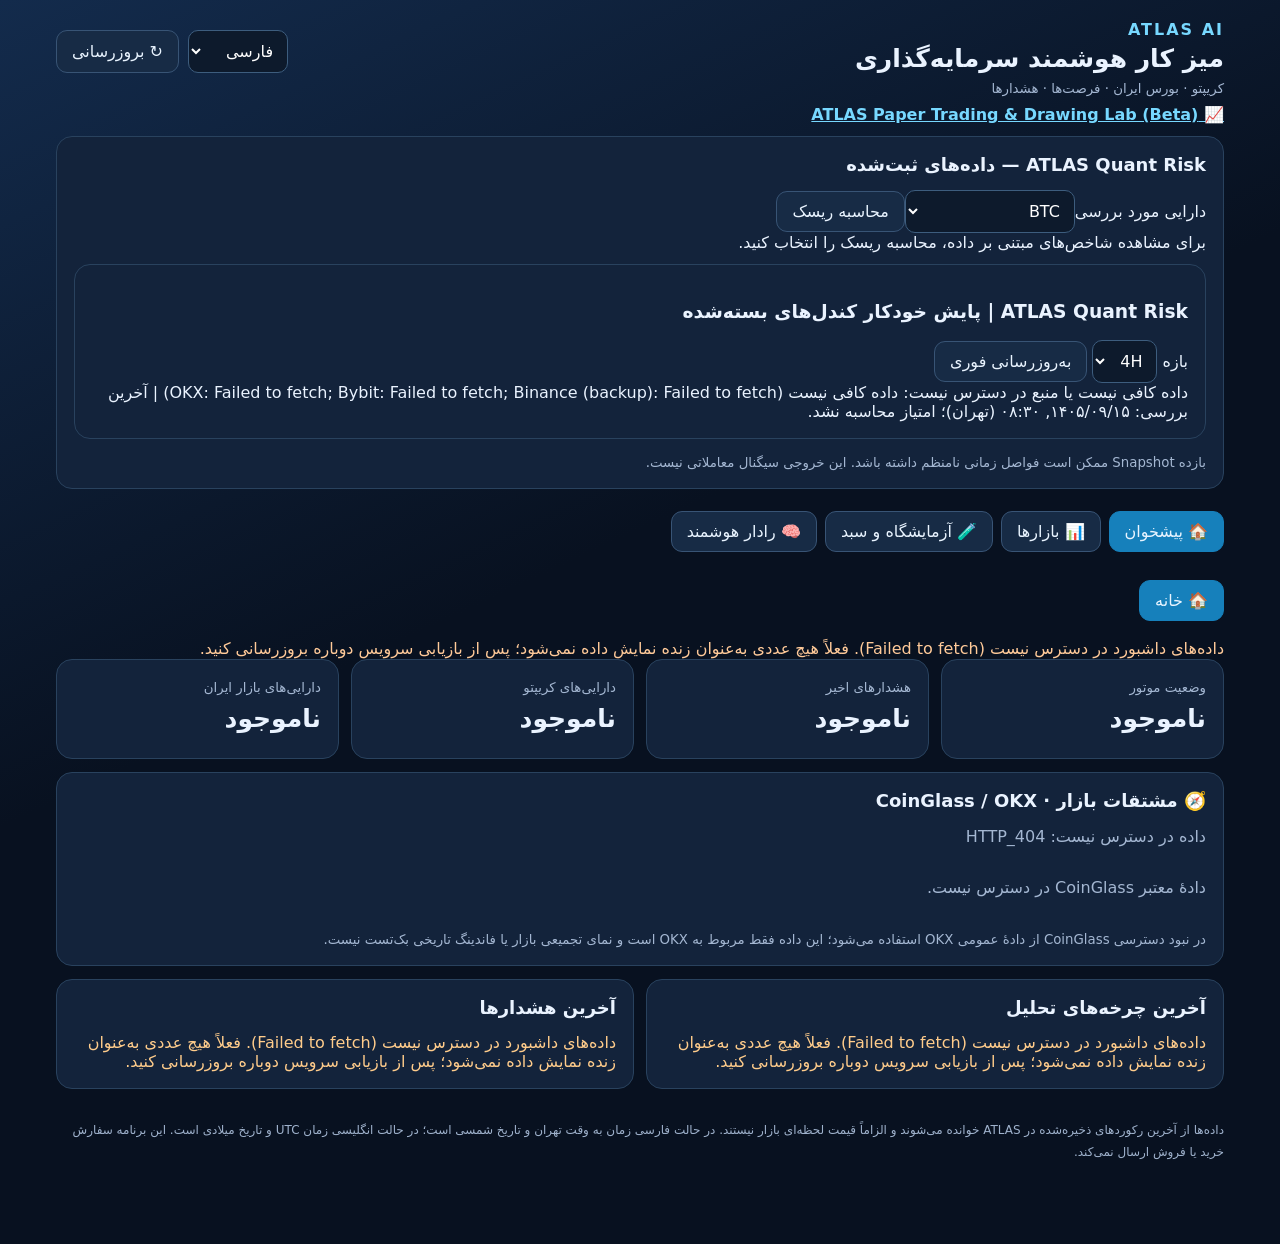
==== docs/index.html @ d7c3d059 "Surface partial data status and refresh dashboard script" ====
<!doctype html><html lang="fa" dir="rtl"><head><meta charset="utf-8"><meta name="viewport" content="width=device-width,initial-scale=1,viewport-fit=cover"><meta name="theme-color" content="#0d1830"><meta name="apple-mobile-web-app-capable" content="yes"><link rel="manifest" href="./manifest.webmanifest"><script src="https://telegram.org/js/telegram-web-app.js"></script><title>ATLAS AI | Market Desk</title><style>
:root{font-family:system-ui,-apple-system,sans-serif;background:#081120;color:#eaf3ff}*{box-sizing:border-box}body{margin:0;background:linear-gradient(155deg,#132b4c,#081120 45%);min-height:100vh}main{max-width:1200px;margin:auto;padding:20px 16px 80px}header{display:flex;justify-content:space-between;align-items:center;gap:12px}h1{font-size:25px;margin:5px 0}h2{font-size:18px;margin:0 0 15px}.muted,small{color:#a4b7d2}nav{display:flex;gap:8px;overflow-x:auto;padding:18px 0}button,select,input{font:inherit}button{border:1px solid #385475;border-radius:11px;background:#172b45;color:#e9f4ff;padding:10px 15px;cursor:pointer;white-space:nowrap}button.active,.primary{background:#1680bb;border-color:#1680bb}button:focus-visible{outline:2px solid #fff}.grid{display:grid;grid-template-columns:repeat(auto-fit,minmax(220px,1fr));gap:12px}.card{background:#13233b;border:1px solid #29425e;border-radius:16px;padding:17px;margin:0 0 13px}.metric{font-size:25px;font-weight:750;margin:8px 0}.row{display:flex;justify-content:space-between;align-items:center;gap:10px;padding:12px 0;border-bottom:1px solid #29415a}.row:last-child{border:0}.tag{background:#1e405b;border-radius:7px;padding:5px 8px;font-size:12px}.up{color:#65d7ab}.down{color:#ff969d}.warn{color:#ffcc8b}select,input{background:#0d1a2c;border:1px solid #3d5d7e;border-radius:10px;color:#fff;padding:10px;max-width:100%}.controls{display:flex;gap:9px;flex-wrap:wrap;margin-bottom:15px}section[hidden]{display:none}#notice{color:#ffca99;min-height:20px}.empty{color:#a4b7d2;padding:16px 0}footer{color:#9fb2cc;font-size:12px;line-height:1.8;margin-top:18px}@media(max-width:480px){h1{font-size:20px}main{padding:15px 12px 75px}}

/* Dark shell around the third-party TradingView Top Stories component. Its internal shadow DOM may control its own colors. */
#tvNewsFeed{background:#13233b;color:#eaf3ff;border-radius:14px;overflow:hidden;color-scheme:dark}
#tvNewsFeed tv-news-feed{background:#13233b;color:#eaf3ff;color-scheme:dark}

/* Mobile-safe cards and a dark, responsive chart surface. */
html,body{width:100%;max-width:100%;overflow-x:hidden}main,main>*,section,.card,.grid,.controls{min-width:0}main{width:100%}.card{overflow:hidden}.row>span{min-width:0;overflow-wrap:anywhere}#labStatus{overflow-wrap:anywhere;line-height:1.7}#labChart{display:block;width:100%;max-width:100%;height:420px;min-width:0;overflow:hidden;border-radius:12px;background:#13233b}#labChart canvas{max-width:100%}
@media(max-width:600px){main{padding:12px 10px calc(84px + env(safe-area-inset-bottom,0px))}header{min-width:0;flex-wrap:wrap}header>div{min-width:0}.card{padding:14px}.grid{grid-template-columns:minmax(0,1fr)}.controls{align-items:stretch}.controls>label{flex:1 1 140px;min-width:0}.controls select,.controls input{max-width:100%;min-width:0}#labChart{height:340px}.metric{font-size:20px}.row{align-items:flex-start;flex-wrap:wrap}.row .tag{max-width:100%;overflow-wrap:anywhere}}
</style><link rel="stylesheet" href="./atlas-upgrade.css?v=cdeaaa8"></head><body><main><header><div><strong style="color:#77d8ff;letter-spacing:2px">ATLAS AI</strong><h1>میز کار هوشمند سرمایه‌گذاری</h1><small>کریپتو · بورس ایران · فرصت‌ها · هشدارها</small></div><div class="controls"><select id="language" aria-label="Language"><option value="fa">فارسی</option><option value="en">English</option></select><button id="refresh">↻ بروزرسانی</button></div></header><div style="margin:8px 0"><a href="./trading-lab.html" style="color:#77d8ff;font-weight:700">📈 ATLAS Paper Trading & Drawing Lab (Beta)</a></div><div class="card" style="margin:12px 0"><h2>ATLAS Quant Risk — داده‌های ثبت‌شده</h2><label for="quantRiskSymbol">دارایی مورد بررسی</label><select id="quantRiskSymbol"><option value="BTC">BTC</option><option value="ETH">ETH</option><option value="BNB">BNB</option><option value="XRP">XRP</option><option value="SOL">SOL</option><option value="TRX">TRX</option><option value="DOGE">DOGE</option><option value="ADA">ADA</option><option value="LINK">LINK</option><option value="XLM">XLM</option><option value="SUI">SUI</option><option value="AVAX">AVAX</option><option value="LTC">LTC</option><option value="SHIB">SHIB</option><option value="HBAR">HBAR</option><option value="DOT">DOT</option><option value="BCH">BCH</option><option value="XMR">XMR</option><option value="NEAR">NEAR</option><option value="ONDO">ONDO</option><option value="TAO">TAO</option><option value="ZEC">ZEC</option><option value="TON">TON</option><option value="UNI">UNI</option><option value="AAVE">AAVE</option><option value="ETC">ETC</option><option value="APT">APT</option><option value="ARB">ARB</option><option value="OP">OP</option><option value="FIL">FIL</option><option value="ATOM">ATOM</option><option value="ICP">ICP</option><option value="INJ">INJ</option><option value="POL">POL</option><option value="PEPE">PEPE</option><option value="FET">FET</option><option value="RENDER">RENDER</option><option value="STX">STX</option><option value="TIA">TIA</option><option value="SEI">SEI</option><option value="ALGO">ALGO</option><option value="VET">VET</option><option value="MKR">MKR</option><option value="IMX">IMX</option><option value="GRT">GRT</option><option value="RUNE">RUNE</option><option value="JUP">JUP</option><option value="KAS">KAS</option><option value="CRO">CRO</option><option value="QNT">QNT</option><option value="XDC">XDC</option><option value="XAUUSD">XAUUSD</option><option value="XAGUSD">XAGUSD</option><option value="COPPER">COPPER</option><option value="GOLD18">GOLD18</option><option value="SILVER999_FAIR">SILVER999_FAIR</option><option value="COIN_EMAMI">COIN_EMAMI</option><option value="USD">USD</option><option value="USDT">USDT</option></select><button type="button" id="quantRiskRun">محاسبه ریسک</button><div id="quantRiskOutput" role="status" style="white-space:normal;overflow-wrap:anywhere">برای مشاهده شاخص‌های مبتنی بر داده، محاسبه ریسک را انتخاب کنید.</div><small>بازده Snapshot ممکن است فواصل زمانی نامنظم داشته باشد. این خروجی سیگنال معاملاتی نیست.</small></div><nav id="nav" aria-label="بخش‌های برنامه"></nav><div id="notice" role="alert"></div>
<section id="home"><div class="grid" id="metrics"></div><article class="card" id="atlas-coinglass-panel"><h2>🧭 مشتقات بازار · CoinGlass / OKX</h2><p id="atlas-coinglass-status" class="muted" role="status">در انتظار داده معتبر…</p><div id="atlas-coinglass-rows"></div><small class="muted">در نبود دسترسی CoinGlass از دادهٔ عمومی OKX استفاده می‌شود؛ این داده فقط مربوط به OKX است و نمای تجمیعی بازار یا فاندینگ تاریخی بک‌تست نیست.</small></article><div class="grid"><article class="card"><h2>آخرین چرخه‌های تحلیل</h2><div id="cycles"></div></article><article class="card"><h2>آخرین هشدارها</h2><div id="latest"></div></article></div></section>
<section id="operations" hidden><article class="card"><h2>🩺 وضعیت سرویس و اجرای ATLAS</h2><p class="muted">اطلاعات مستقیم از Supabase؛ این نما فقط خواندنی است.</p><button id="opsRefresh" type="button">بروزرسانی وضعیت</button><div class="grid"><div class="card"><h3>وضعیت سرویس</h3><div id="opsService">در حال بررسی…</div></div><div class="card"><h3>تعداد هشدارهای اخیر</h3><div id="opsCount">—</div></div></div><div class="grid"><div class="card"><h3>آخرین چرخه‌ها</h3><div id="opsRuns"></div></div><div class="card"><h3>آخرین هشدارهای ارسال‌شده</h3><div id="opsAlerts"></div></div></div><div id="opsError" role="alert"></div></article></section>
<section id="laboratory" hidden><article class="card"><h2>🧪 آزمایشگاه نمودار و معاملات کاغذی</h2><p class="muted">معاملات صرفاً شبیه‌سازی هستند؛ هیچ سفارش واقعی ارسال نمی‌شود. نمودارهای بسته‌شده از OKX، Bybit یا Binance و مرجع قیمت CoinGecko.</p><div class="controls"><label>نماد <select id="labSymbol" aria-label="انتخاب ارز آزمایشگاه"><option value="BTCUSDT">BTC / USDT</option><option value="ETHUSDT">ETH / USDT</option><option value="BNBUSDT">BNB / USDT</option><option value="XRPUSDT">XRP / USDT</option><option value="SOLUSDT">SOL / USDT</option><option value="TRXUSDT">TRX / USDT</option><option value="DOGEUSDT">DOGE / USDT</option><option value="ADAUSDT">ADA / USDT</option><option value="LINKUSDT">LINK / USDT</option><option value="XLMUSDT">XLM / USDT</option><option value="SUIUSDT">SUI / USDT</option><option value="AVAXUSDT">AVAX / USDT</option><option value="LTCUSDT">LTC / USDT</option><option value="SHIBUSDT">SHIB / USDT</option><option value="HBARUSDT">HBAR / USDT</option><option value="DOTUSDT">DOT / USDT</option><option value="BCHUSDT">BCH / USDT</option><option value="XMRUSDT">XMR / USDT</option><option value="NEARUSDT">NEAR / USDT</option><option value="ONDOUSDT">ONDO / USDT</option><option value="TAOUSDT">TAO / USDT</option><option value="ZECUSDT">ZEC / USDT</option><option value="TONUSDT">TON / USDT</option><option value="UNIUSDT">UNI / USDT</option><option value="AAVEUSDT">AAVE / USDT</option><option value="ETCUSDT">ETC / USDT</option><option value="APTUSDT">APT / USDT</option><option value="ARBUSDT">ARB / USDT</option><option value="OPUSDT">OP / USDT</option><option value="FILUSDT">FIL / USDT</option><option value="ATOMUSDT">ATOM / USDT</option><option value="ICPUSDT">ICP / USDT</option><option value="INJUSDT">INJ / USDT</option><option value="POLUSDT">POL / USDT</option><option value="PEPEUSDT">PEPE / USDT</option><option value="WIFUSDT">WIF / USDT</option><option value="FETUSDT">FET / USDT</option><option value="RENDERUSDT">RENDER / USDT</option><option value="STXUSDT">STX / USDT</option><option value="TIAUSDT">TIA / USDT</option><option value="SEIUSDT">SEI / USDT</option><option value="ALGOUSDT">ALGO / USDT</option><option value="VETUSDT">VET / USDT</option><option value="MKRUSDT">MKR / USDT</option><option value="IMXUSDT">IMX / USDT</option><option value="GRTUSDT">GRT / USDT</option><option value="RUNEUSDT">RUNE / USDT</option><option value="JUPUSDT">JUP / USDT</option><option value="KASUSDT">KAS / USDT</option><option value="CROUSDT">CRO / USDT</option><option value="LEOUSDT">LEO / USDT</option><option value="OKBUSDT">OKB / USDT</option><option value="XDCUSDT">XDC / USDT</option><option value="QNTUSDT">QNT / USDT</option><option value="FLRUSDT">FLR / USDT</option><option value="SANDUSDT">SAND / USDT</option><option value="MANAUSDT">MANA / USDT</option><option value="THETAUSDT">THETA / USDT</option><option value="GALAUSDT">GALA / USDT</option><option value="EOSUSDT">EOS / USDT</option></select><button id="labUpdateCoins" type="button">به‌روزرسانی ۱۰۰ ارز برتر</button></label><label>دوره <select id="labInterval"><option value="1h">1h</option><option value="4h">4h</option><option value="1d">1d</option></select></label><button id="labLoad" type="button">دریافت نمودار</button></div><div id="labStatus" role="status">در انتظار دریافت داده</div><div id="labChart" style="width:100%;height:420px"></div><div class="controls"><label>جهت <select id="labSide"><option value="BUY">خرید</option><option value="SELL">فروش</option></select></label><label>مقدار <input id="labQty" type="number" min="0.000001" step="any" value="0.01"></label><button id="labPaper" type="button">ثبت معامله آزمایشی</button></div><div id="labJournal"></div></article></section>
<section id="portfolio" hidden><article class="card"><h2>💼 سبد اختصاصی و سود و زیان</h2><div id="loginState">برای نمایش دارایی‌های شخصی، این صفحه را از دکمه «اپلیکیشن ATLAS» داخل بات تلگرام باز کنید.</div><div id="holdings"></div></article><article class="card"><h2>ثبت مبنای خرید</h2><div class="controls"><input id="basisCoin" placeholder="BTC" maxlength="20"><input id="basisPrice" type="number" min="0" step="any" placeholder="قیمت خرید USD"><input id="basisDate" type="date"><button id="saveBasis">ذخیره</button></div></article><article class="card"><h2>ثبت تراکنش در دفتر مستقل</h2><div class="controls"><select id="tradeSide"><option value="BUY">خرید</option><option value="SELL">فروش</option></select><input id="tradeCoin" placeholder="BTC" maxlength="20"><input id="tradeQty" type="number" min="0" step="any" placeholder="مقدار"><input id="tradePrice" type="number" min="0" step="any" placeholder="قیمت واحد USD"><button id="saveTrade">ثبت تراکنش</button></div><small>ثبت معامله به‌صورت اتمیک موجودی را بروزرسانی می‌کند. مبنای دارایی تاریخی محفوظ می‌ماند.</small><div id="trades"></div></article></section>
<section id="crypto" hidden><article class="card"><h2>📈 تحلیل رمزارزها</h2><div class="controls"><select id="coin"></select><select id="tf"><option value="1h">۱ ساعت</option><option value="4h">۴ ساعت</option><option value="12h">۱۲ ساعت</option><option value="24h">۲۴ ساعت</option><option value="1w">یک هفته</option><option value="1mo">یک ماه</option></select><button class="primary" id="analyze">تحلیل</button></div><div id="analysis"></div></article><article class="card"><h2>آخرین قیمت‌های ذخیره‌شده</h2><div id="cryptolist"></div></article></section>
<section id="iran" hidden><article class="card"><h2>🇮🇷 بورس و صندوق‌های ایران</h2><div class="controls"><select id="iranSymbol"></select><button class="primary" id="iranAnalyze">بررسی نماد</button></div><div id="iranAnalysis"></div></article><article class="card"><h2>تابلوی ایران</h2><div id="iranlist"></div></article></section>
<section id="metals" hidden><article class="card"><h2>🥇 طلا، نقره و مس</h2><p class="muted">آخرین قیمت ذخیره‌شده، با زمان ثبت و واحد منبع. قیمت محاسباتی نقره ۹۹۹ نرخ قطعی فروش نیست.</p><div id="metallist"></div></article><article class="card"><h2>تحلیل چندبازه‌ای فلزات</h2><div class="controls"><select id="metalSymbol"></select><select id="metalTf"><option value="1h">۱ ساعت</option><option value="4h">۴ ساعت</option><option value="12h">۱۲ ساعت</option><option value="24h">۲۴ ساعت</option><option value="1w">هفته</option><option value="1mo">ماه</option></select><button id="metalAnalyze">تحلیل</button></div><div id="metalAnalysis"></div></article></section><section id="radar" hidden><article class="card"><h2>🧠 رادار چندبازاری ریسک — حالت آزمایشی</h2><p class="muted">امتیاز ریسک یک شاخص ابتکاری ۰ تا ۱۰۰ است، نه احتمال موفقیت یا دستور معامله.</p><div class="controls"><select id="radarFilter"><option value="all">همه سطوح</option><option value="high">ریسک بالا</option><option value="moderate">ریسک متوسط</option><option value="low">ریسک پایین</option></select><button id="radarRefresh">بروزرسانی رادار</button></div><div id="radarRows"></div></article><article class="card"><h2>📊 ارزیابی واقعی سیگنال‌های گذشته</h2><div id="auditStats"></div><div id="auditRows"></div><p class="muted">نتایج تاریخی تضمین‌کننده بازده آینده نیستند. داده‌های ناکافی جداگانه مشخص می‌شوند.</p></article></section><section id="futures" hidden><article class="card"><h2>📊 بروکر آزمایشی و فیوچرز — Paper Trading</h2><p class="muted">بدون اتصال به صرافی و بدون اجرای معامله واقعی. سطوح تاریخی هستند؛ قبل از تصمیم باید تازگی قیمت بررسی شود.</p><div id="futuresSignals"></div></article><article class="card"><h2>محاسبه معامله و حد سود/ضرر</h2><div class="controls"><select id="fSymbol"></select><select id="fSide"><option>LONG</option><option>SHORT</option></select><input id="fEntry" type="number" step="any" placeholder="Entry"><input id="fSl" type="number" step="any" placeholder="Stop Loss"><input id="fTp1" type="number" step="any" placeholder="Take Profit 1"><input id="fTp2" type="number" step="any" placeholder="Take Profit 2"><input id="fEquity" type="number" value="1000" min="1" placeholder="Equity USDT"><input id="fRisk" type="number" value="1" min="0.1" max="2" step="0.1" placeholder="Risk %"><select id="fLeverage"><option value="1">1x</option><option value="2">2x</option><option value="3">3x</option></select><button id="fCalc">محاسبه</button><button id="fPaper">ثبت معامله آزمایشی</button></div><div id="fResult"></div></article><article class="card"><h2>معاملات آزمایشی من</h2><div id="paperOrders"></div></article></section><section id="us" hidden><article class="card"><h2>🇺🇸 بازار آمریکا</h2><p class="muted">شاخص‌های S&P 500، Nasdaq، Dow Jones، VIX، ETFها و سهام منتخب. نمودارها از TradingView دریافت می‌شوند؛ قیمت‌ها توسط ATLAS تأیید نمی‌شوند.</p><div class="controls"><select id="usGroup"><option value="indices">Indices</option><option value="mega_cap">US Stocks</option><option value="etfs">ETFs & Sectors</option><option value="futures">US Futures</option></select><select id="usSymbol"></select><button id="usChartBtn">نمایش چارت</button></div><div id="usChart" style="min-height:460px"></div><div class="controls"><button id="usNewsBtn">US market news</button><button id="usChartBtn2">US stock chart</button></div><div id="usNewsFeed"></div></article></section>
<section id="news" hidden><article class="card"><h2>📰 اخبار مرتبط با بازار کریپتو</h2><p class="muted">تیترهای منبع‌دار، مرتبط با ارز انتخابی. تأثیر واقعی خبر بر قیمت تأیید نشده است.</p><div class="controls"><select id="newsSymbol"><option value="">کل بازار / All crypto</option></select><button id="newsLoad">بروزرسانی اخبار</button></div><div id="newsRows"></div><div id="tvNewsFeed"></div></article></section>
<section id="charts" hidden><article class="card"><h2>📉 نمودارهای بازار بر اساس نماد</h2><div class="controls"><select id="chartSymbol"></select><select id="chartTf"><option value="60">1H</option><option value="240">4H</option><option value="D">1D</option><option value="W">1W</option></select><button id="chartShow">نمایش TradingView</button></div><div id="tvChart" style="min-height:460px"></div><div class="controls" id="externalCharts"></div><p class="muted">TradingView در همین صفحه باز می‌شود. Crypto Bubbles در وب‌سایت اصلی باز می‌شود. TradingSignals بدون نشانی رسمی تأییدشده، به جستجوی مرتبط هدایت می‌شود؛ از اتصال غیرمعتبر استفاده نشده است.</p></article></section><section id="alerts" hidden><article class="card"><h2>🔔 هشدارهای صعود و ریزش</h2><p class="muted">هشدارهای ثبت‌شده در موتور ATLAS؛ وضعیت SENT به‌تنهایی تحویل به کاربر را اثبات نمی‌کند.</p><div id="allalerts"></div><article class="card"><h2>تنظیم هشدار شخصی</h2><div class="controls"><input id="alertCoin" placeholder="BTC"><input id="risePct" type="number" step="any" min="0" max="100" placeholder="رشد ٪"><input id="fallPct" type="number" step="any" min="0" max="100" placeholder="ریزش ٪"><button id="saveAlert">ذخیره هشدار</button></div><small>ذخیره تنظیم فعال است؛ موتور ارسال خودکار بر اساس تغییر قیمت یک‌ساعته تنظیم شده است؛ زمان‌بندی GitHub Actions ممکن است تأخیر داشته باشد.</small></article><p>برای تنظیم آستانه شخصی در تلگرام: <code>/watch BTC fall 5</code> یا <code>/watch BTC rise 5</code></p><small>هشدارهای شخصی با بررسی دوره‌ای و محدودیت تکرار ارسال می‌شوند؛ تحویل نهایی به تلگرام وابسته است.</small></article></section>
<section id="reports" hidden><article class="card"><h2>🗓 گزارش‌های زمان‌بندی‌شده</h2><div id="allcycles"></div><h2>جزئیات آخرین گزارش</h2><div class="controls"><select id="reportCycle"><option value="HOURLY">HOURLY</option><option value="DEEP4H">DEEP4H</option><option value="DAILY16">DAILY16</option><option value="NIGHTLY23">NIGHTLY23</option></select><button id="reportLoad">نمایش گزارش</button></div><div id="reportDetails"></div><h2>آخرین تحلیل DEEP4H</h2><div id="deepreports"></div><p class="muted">زمان آخرین اجرای ثبت‌شده نمایش داده می‌شود. برای مشاهده جزئیات موجود، چرخه را از فهرست بالا انتخاب کنید.</p></article></section>
<section id="opportunities" hidden><article class="card"><h2>🎯 فرصت‌های ورود و خروج</h2><div id="signals"></div><small>این داده‌ها سیگنال‌های ذخیره‌شده هستند و توصیه قطعی سرمایه‌گذاری محسوب نمی‌شوند.</small></article></section>

<footer>داده‌ها از آخرین رکوردهای ذخیره‌شده در ATLAS خوانده می‌شوند و الزاماً قیمت لحظه‌ای بازار نیستند. در حالت فارسی زمان به وقت تهران و تاریخ شمسی است؛ در حالت انگلیسی زمان UTC و تاریخ میلادی است. این برنامه سفارش خرید یا فروش ارسال نمی‌کند.</footer></main><script>
const BASE='https://onnyytvtfcvlzkagijzz.supabase.co/functions/v1/atlas-web',tabs=[['home','🏠 خانه'],['operations','🩺 وضعیت سامانه'],['laboratory','🧪 آزمایشگاه'],['portfolio','💼 دارایی‌ها'],['crypto','📈 کریپتو'],['iran','🇮🇷 بورس ایران'],['metals','🥇 فلزات'],['radar','🧠 رادار ریسک'],['futures','📊 بروکر و فیوچرز'],['us','🇺🇸 بازار آمریکا'],['news','📰 اخبار کریپتو'],['charts','📉 چارت‌ها'],['alerts','🔔 هشدارها'],['reports','🗓 گزارش‌ها'],['opportunities','🎯 فرصت‌ها']];
const $=id=>document.getElementById(id),state={};const fmt=x=>{if(!x)return currentLang==='en'?'Unavailable':'ناموجود';const d=new Date(x);if(Number.isNaN(d.getTime()))return currentLang==='en'?'Invalid date':'تاریخ نامعتبر';return currentLang==='en'?new Intl.DateTimeFormat('en-GB',{timeZone:'UTC',year:'numeric',month:'2-digit',day:'2-digit',hour:'2-digit',minute:'2-digit',second:'2-digit',hour12:false}).format(d)+' UTC':new Intl.DateTimeFormat('fa-IR-u-ca-persian',{timeZone:'Asia/Tehran',year:'numeric',month:'2-digit',day:'2-digit',hour:'2-digit',minute:'2-digit',second:'2-digit',hour12:false}).format(d)+' تهران'};const num=x=>Number.isFinite(Number(x))&&x!==null?Number(x).toLocaleString('en-US',{maximumFractionDigits:7}):'—';
function node(tag,txt,cls){const n=document.createElement(tag);n.textContent=txt;if(cls)n.className=cls;return n}
function renderRows(id,items,fn){const el=$(id);el.replaceChildren(...(items.length?items.map(x=>{const d=node('div','','row');const [a,b,c]=fn(x);d.append(node('span',a),node('span',b,'tag '+(c||'')));return d}):[node('div','داده‌ای برای نمایش موجود نیست','empty')]))}
const atlasGroups=[['home','🏠 پیشخوان',['home']],['markets','📊 بازارها',['crypto','iran','metals','us','news','charts']],['lab','🧪 آزمایشگاه و سبد',['laboratory','portfolio','futures']],['ai','🧠 رادار هوشمند',['radar','alerts','reports','opportunities']]];
const atlasGroupOf=id=>atlasGroups.find(([, ,ids])=>ids.includes(id))?.[0]||'home';
function atlasSelectGroup(group){document.querySelectorAll('#atlas-primary-nav button').forEach(b=>{const active=b.dataset.group===group;b.classList.toggle('active',active);b.setAttribute('aria-selected',String(active))});document.querySelectorAll('#nav button').forEach(b=>{b.hidden=b.dataset.tab==='operations'||atlasGroupOf(b.dataset.tab)!==group});}
function switchTab(id){tabs.forEach(([k])=>{$(k).hidden=k!==id});document.querySelectorAll('#nav button').forEach(b=>b.classList.toggle('active',b.dataset.tab===id));atlasSelectGroup(atlasGroupOf(id));}
const atlasPrimary=document.createElement('nav');atlasPrimary.id='atlas-primary-nav';atlasPrimary.setAttribute('aria-label','منوی اصلی ATLAS');atlasPrimary.style.cssText='display:flex;gap:8px;overflow-x:auto;padding:10px 0';
for(const [group,label,ids] of atlasGroups){const b=node('button',label);b.dataset.group=group;b.setAttribute('aria-selected','false');b.onclick=()=>switchTab(ids[0]);atlasPrimary.append(b)}
$('nav').before(atlasPrimary);$('nav').dataset.atlasGrouped='true';
tabs.forEach(([id,label])=>{const b=node('button',label);b.dataset.tab=id;b.onclick=()=>switchTab(id);$('nav').append(b)});switchTab('home');
const coins=['BTC','ETH','SOL','BNB','XRP','DOGE','ADA','TRX','LINK','SUI','AVAX','LTC','DOT','TON','NEAR','TAO','ONDO','ZEC','XMR'];coins.forEach(c=>{const o=node('option',c);o.value=c;$('coin').append(o)});
function analysis(){const sym=$('coin').value,tf=$('tf').value,r=(state.mtf||[]).find(x=>x.symbol===sym),p=(state.crypto||[]).find(x=>x.symbol===sym);const field={'1h':'h1','4h':'h4','24h':'d1','1w':'w1'}[tf];const trend=field?r?.[field]||'داده موجود نیست':'داده مستقیم این بازه هنوز موجود نیست';$('analysis').replaceChildren(node('div','قیمت ذخیره‌شده: '+num(p?.price)),node('div','روند '+tf+': '+trend),node('div','هم‌سویی چندبازه‌ای: '+(r?.agreement_pct??'—')+'٪'),node('small','زمان ثبت: '+fmt(r?.timestamp||p?.captured_at)))}
let metalAnalysisRequest=0;
async function metalAnalysis(){
 const requestId=++metalAnalysisRequest;
 const sym=$('metalSymbol').value,tf=$('metalTf').value,out=$('metalAnalysis');
 if(!sym){out.replaceChildren(node('div',currentLang==='en'?'No metal symbols found.':'نماد فلزی در داده‌ها یافت نشد.','warn'));return}
 out.replaceChildren(node('div',currentLang==='en'?'Loading recorded observations…':'در حال بررسی داده‌های واقعی ثبت‌شده…'));
 try{
  const res=await fetch(BASE+'/api/metals-analysis?symbol='+encodeURIComponent(sym),{cache:'no-store',signal:AbortSignal.timeout(18000)});
  if(!res.ok)throw Error('HTTP '+res.status);
  const d=await res.json();if(requestId!==metalAnalysisRequest)return;const hours={'1h':1,'4h':4,'12h':12,'24h':24,'1w':168}[tf];
  const c=(d.changes||[]).find(x=>x.hours===hours);
  const isEn=currentLang==='en';
  const title=(isEn?'Recorded price: ':'قیمت ثبت‌شده: ')+(d.latest_price===null?'—':num(d.latest_price))+' '+d.unit;
  const trend=c?.status==='observed'?
   (isEn?'Observed change: ':'تغییر مشاهده‌شده: ')+num(c.change_pct)+'% · '+(c.direction==='up'?(isEn?'Up':'صعودی'):c.direction==='down'?(isEn?'Down':'نزولی'):(isEn?'Flat':'خنثی')):
   (isEn?'Insufficient observations for this timeframe':'داده‌های کافی برای تحلیل این بازه وجود ندارد');
  out.replaceChildren(node('div',sym+' | '+title),node('div',tf+' | '+trend),
   node('div',(isEn?'Samples: ':'تعداد نمونه: ')+d.sample_count+' | '+(isEn?'History coverage: ':'پوشش تاریخی: ')+d.coverage_hours+'h'),
   node('div',d.stale?(isEn?'⚠ Historical data is stale':'⚠ داده‌های ذخیره‌شده قدیمی هستند'):(isEn?'Recorded data freshness acceptable':'تازگی داده ثبت‌شده قابل قبول است'),'warn'),
   node('small',(isEn?'Latest observation: ':'آخرین ثبت: ')+fmt(d.latest_at)),
   node('small',isEn?'Observed change is not an RSI/MACD signal or investment recommendation.':'تغییر مشاهده‌شده، سیگنال RSI/MACD یا توصیه سرمایه‌گذاری نیست.'));
 }catch(e){if(requestId!==metalAnalysisRequest)return;out.replaceChildren(node('div',(currentLang==='en'?'Metal analysis unavailable: ':'دریافت تحلیل فلزات ناموفق بود: ')+String(e.message||e),'warn'))}
}
$('metalAnalyze').onclick=metalAnalysis;
const METAL_SYMBOLS=['XAUUSD','XAGUSD','COPPER','SILVER999_FAIR','GOLD18','COIN_EMAMI'];
function initMetalSymbols(){
 const el=$('metalSymbol');if(el.options.length)return;
 el.replaceChildren(...METAL_SYMBOLS.map(sym=>{const opt=node('option',sym);opt.value=sym;return opt}));
}
initMetalSymbols();
$('metalSymbol').onchange=metalAnalysis;
$('metalTf').onchange=metalAnalysis;
const originalSwitchTab=switchTab;
switchTab=function(id){originalSwitchTab(id);if(id==='metals'){initMetalSymbols();metalAnalysis()}};

function iranAnalysis(){const sym=$('iranSymbol').value,r=(state.iran||[]).find(x=>x.symbol===sym);$('iranAnalysis').replaceChildren(node('div','قیمت ثبت‌شده '+sym+': '+num(r?.price)),node('small','زمان ثبت: '+fmt(r?.captured_at)))}
$('analyze').onclick=analysis;$('iranAnalyze').onclick=iranAnalysis;$('refresh').onclick=load;

async function load(){$('notice').textContent='';try{const r=await fetch(BASE+'/api/overview',{cache:'no-store'});if(!r.ok)throw Error('HTTP '+r.status);const d=await r.json();Object.assign(state,d);if(d.status==='DEGRADED')$('notice').textContent=(currentLang==='en'?'Partial data: unavailable sources — ':'دادهٔ ناقص؛ منابع در دسترس نیستند — ')+(Array.isArray(d.unavailable_sources)?d.unavailable_sources.join(', '):'unknown');$('metrics').replaceChildren(...[['وضعیت موتور','فعال'],['تعداد هشدارهای نمایشی',String(d.alerts.length)],['نمادهای کریپتو',String(d.crypto.length)],['نمادهای بورس ایران',String(d.iran.length)]].map(([a,b])=>{const x=node('article','','card');x.append(node('small',a),node('div',b,'metric'));return x}));
const cf=x=>[x.cycle,fmt(x.completed_at)];renderRows('cycles',d.cycles,cf);renderRows('allcycles',d.cycles,cf);
const af=x=>[[x.symbol,x.direction,x.timeframe].filter(Boolean).join(' · '),fmt(x.timestamp),String(x.direction).toLowerCase().includes('bull')?'up':''];renderRows('latest',d.alerts.slice(0,6),af);renderRows('allalerts',d.alerts,af);
renderRows('cryptolist',d.crypto.slice(0,30),x=>[x.symbol,num(x.price)+' USD · '+fmt(x.captured_at)]);renderRows('iranlist',d.iran.slice(0,35),x=>[x.symbol,num(x.price)+' · '+fmt(x.captured_at)]);
const metals=['XAUUSD','XAGUSD','COPPER','SILVER999_FAIR','GOLD18','COIN_EMAMI','USD_IRR','USDT_IRR'];const visible=(d.metals||[]).filter(x=>metals.includes(x.symbol));
renderRows('metallist',visible,x=>[x.symbol,num(x.price)+' · '+fmt(x.captured_at)]);
const metalSelect=$('metalSymbol');const previousMetal=metalSelect.value;metalSelect.replaceChildren(...metals.slice(0,6).map(sym=>{const o=node('option',sym);o.value=sym;return o}));if(previousMetal)metalSelect.value=previousMetal;metalAnalysis();
renderRows('deepreports',(d.deep||[]).slice(0,25),x=>[x.symbol+' · '+(x.asset_group||'')+' · '+(x.direction||'—')+' · '+(x.decision_state||'—'),'اطمینان '+num(x.confidence)+' | قیمت '+num(x.price)+' | '+fmt(x.captured_at)]);
const deskConfirmedStates=new Set(['CONFIRMED','VALIDATED','EXECUTABLE','READY']);const safeOpportunities=(d.opportunities||[]).filter(x=>{const state=String(x.state||x.lifecycle_state||x.status||'').toUpperCase(),side=String(x.direction||'').toUpperCase(),entry=Number(x.entry),sl=Number(x.sl),tp=Number(x.tp1),confidence=Number(x.confidence),age=Date.now()-Date.parse(x.updated_at||x.timestamp||x.created_at||'');return deskConfirmedStates.has(state)&&Number.isFinite(age)&&age>=-300000&&age<=6*3600000&&[entry,sl,tp,confidence].every(Number.isFinite)&&entry>0&&sl>0&&tp>0&&confidence>=55&&(side==='LONG'?sl<entry&&entry<tp:side==='SHORT'?tp<entry&&entry<sl:false)});renderRows('signals',safeOpportunities,x=>[x.symbol+' · '+x.direction+' · '+(x.state||x.lifecycle_state||x.status),'ورود '+num(x.entry)+' | حدضرر '+num(x.sl)+' | هدف '+num(x.tp1)+' | اطمینان '+num(x.confidence)]);
const sel=$('iranSymbol'),old=sel.value;sel.replaceChildren(...d.iran.filter(x=>x.symbol&&x.price!==null).map(x=>{const o=node('option',x.symbol);o.value=x.symbol;return o}));if(d.iran.some(x=>x.symbol===old))sel.value=old;analysis();iranAnalysis();await privateLoad();translateUI();
}catch(e){
 const en=currentLang==='en',detail=String(e.message||e);
 const message=en?'Dashboard data unavailable ('+detail+'). No live values are being shown. Retry after the data service recovers.':'داده‌های داشبورد در دسترس نیست ('+detail+'). فعلاً هیچ عددی به‌عنوان زنده نمایش داده نمی‌شود؛ پس از بازیابی سرویس دوباره بروزرسانی کنید.';
 $('notice').textContent=message;
 $('metrics').replaceChildren(...(en?['Engine status','Recent alerts','Crypto assets','Iran market assets']:['وضعیت موتور','هشدارهای اخیر','دارایی‌های کریپتو','دارایی‌های بازار ایران']).map(label=>{const x=node('article','','card');x.append(node('small',label),node('div',en?'Unavailable':'ناموجود','metric'));return x}));
 for(const id of ['cycles','allcycles','latest','allalerts','cryptolist','iranlist','metallist','deepreports','signals','opportunities']){
  const el=$(id);if(el)el.replaceChildren(node('div',message,'warn'));
 }
} }load();

const initData=window.Telegram?.WebApp?.initData||"";let privateState=null;
async function privateRequest(body){
 if(!initData)throw Error("این قابلیت فقط در مینی‌اپ تأییدشده تلگرام فعال است.");
 const r=await fetch(BASE+"/api/private",{method:body?"POST":"GET",headers:{"X-Telegram-Init-Data":initData,"Content-Type":"application/json"},body:body?JSON.stringify(body):undefined,cache:"no-store"});
 const d=await r.json();if(!r.ok)throw Error(d.error||"خطای سرویس");return d;
}

function computeTradePnL(trades,opening){
 const grouped=new Map();
 for(const x of opening||[])if(Number(x.opening_qty)>0)grouped.set(x.coin,{lots:[{qty:Number(x.opening_qty),cost:Number(x.opening_cost)||null}],realized:0,unverified:0});
 const ordered=[...trades].sort((a,b)=>new Date(a.traded_at)-new Date(b.traded_at)||a.id-b.id);
 for(const t of ordered){
  let item=grouped.get(t.coin);if(!item){item={lots:[],realized:0,unverified:0};grouped.set(t.coin,item)}
  let qty=Number(t.qty),price=Number(t.unit_price),fee=Number(t.fee||0);
  if(t.side==='BUY'){item.lots.push({qty,cost:price+fee/qty});continue}
  let remaining=qty;
  for(const lot of item.lots){const used=Math.min(remaining,lot.qty);if(used<=0)continue;if(lot.cost===null)item.unverified+=used;else item.realized+=used*(price-lot.cost)-fee*used/qty;lot.qty-=used;remaining-=used;if(remaining<1e-9)break}
  if(remaining>1e-9)item.unverified+=remaining;
 }
 return grouped;
}
async function privateLoad(){
 if(!initData)return;
 try{
  const d=await privateRequest();privateState=d;renderRows('paperOrders',d.paper_orders||[],x=>[x.symbol+' · '+x.side+' · '+x.status,'Entry '+num(x.entry)+' | SL '+num(x.stop_loss)+' | TP1 '+num(x.take_profit_1)+' | '+fmt(x.created_at)]);if(d.language&&d.language!==currentLang&&!localStorage.getItem('atlas_language'))setLang(d.language,false);
  $('loginState').textContent="ورود تأییدشده تلگرام | شناسه کاربر "+d.user_id;
  const basis=new Map(d.basis.map(x=>[x.coin,x])),prices=new Map((state.crypto||[]).map(x=>[x.symbol,Number(x.price)]));
  const pnl=computeTradePnL(d.trades,d.opening);const total=d.holdings.reduce((n,x)=>n+(Number.isFinite(prices.get(x.coin))?Number(x.qty)*prices.get(x.coin):0),0);
  renderRows('holdings',d.holdings,x=>{
   const price=prices.get(x.coin),buy=Number(basis.get(x.coin)?.average_buy_price),valid=Number.isFinite(price)&&price>0;
   const pct=valid&&buy>0?(price/buy-1)*100:null;
   const weight=valid&&total>0?(100*Number(x.qty)*price/total).toFixed(1)+'٪':'—';
   return [x.coin+' · '+num(x.qty)+' واحد · قیمت '+(valid?num(price):'ناموجود'),'وزن '+weight+' | سود/زیان '+(pct===null?'مبنای خرید ناموجود':pct.toFixed(2)+'٪'),pct===null?'':pct>=0?'up':'down'];
  });
  const pnlNote=document.createElement('div');pnlNote.className='muted';pnlNote.textContent='سود تحقق‌یافته صرفاً از معاملات جدید با مبنای خرید قابل‌ردیابی محاسبه می‌شود؛ فروش دارایی‌های قدیمی بدون مبنای خرید قطعی محسوب نمی‌شود.';$('holdings').append(pnlNote);
  const realized=[...pnl.entries()].map(([coin,x])=>coin+': '+num(x.realized)+' USD'+(x.unverified>0?' | مقدار بدون مبنای خرید: '+num(x.unverified):'')).join(' · ');
  const realizedNode=document.createElement('div');realizedNode.className='row';realizedNode.textContent='سود تحقق‌یافته دفتر جدید: '+(realized||'هنوز معامله‌ای ثبت نشده');$('holdings').append(realizedNode);
  const member=document.createElement('div');member.className='muted';member.textContent='وضعیت عضویت: '+d.membership.status+' | طرح: '+d.membership.plan;$('loginState').append(member);
  renderRows('trades',d.trades.slice(0,15),x=>[x.coin+' · '+x.side+' · '+num(x.qty),num(x.unit_price)+' USD · '+fmt(x.traded_at)]);
  $('referrals').textContent='دعوت‌های ثبت‌شده: '+d.referral_count;
 }catch(e){$('loginState').textContent='دسترسی به اطلاعات خصوصی: '+String(e.message||e)}
}
async function savePrivate(body){try{await privateRequest(body);$('notice').textContent='اطلاعات ثبت شد.';await privateLoad()}catch(e){$('notice').textContent=String(e.message||e)}}
$('saveBasis').onclick=()=>savePrivate({action:'basis',coin:$('basisCoin').value,price:Number($('basisPrice').value),date:$('basisDate').value||null});
$('saveTrade').onclick=()=>savePrivate({action:'trade',coin:$('tradeCoin').value,side:$('tradeSide').value,qty:Number($('tradeQty').value),price:Number($('tradePrice').value)});
$('saveAlert').onclick=()=>savePrivate({action:'alert',coin:$('alertCoin').value,rise:$('risePct').value?Number($('risePct').value):null,fall:$('fallPct').value?Number($('fallPct').value):null});
window.Telegram?.WebApp?.ready();window.Telegram?.WebApp?.expand();
const startRef=new URLSearchParams(location.search).get('ref');
if(startRef&&initData)privateRequest({action:'referral',inviter:startRef}).catch(()=>{});

const EN={
'میز کار هوشمند سرمایه‌گذاری':'Intelligent Investment Desk',
'کریپتو · بورس ایران · فرصت‌ها · هشدارها':'Crypto · Iran Markets · Opportunities · Alerts',
'↻ بروزرسانی':'↻ Refresh',
'🇺🇸 بازار آمریکا':'🇺🇸 US Markets','📰 اخبار کریپتو':'📰 Crypto News','📉 چارت‌ها':'📉 Charts','📊 بروکر و فیوچرز':'📊 Broker & Futures','🧠 رادار ریسک':'🧠 Risk radar','🏠 خانه':'🏠 Home','💼 دارایی‌ها':'💼 Portfolio','📈 کریپتو':'📈 Crypto','🇮🇷 بورس ایران':'🇮🇷 Iran Stocks','🥇 فلزات':'🥇 Metals','🔔 هشدارها':'🔔 Alerts','🗓 گزارش‌ها':'🗓 Reports','🎯 فرصت‌ها':'🎯 Opportunities','🤝 دعوت':'🤝 Invite',
'آخرین چرخه‌های تحلیل':'Latest analysis cycles','آخرین هشدارها':'Latest alerts','💼 سبد اختصاصی و سود و زیان':'💼 Personal portfolio & P/L',
'ثبت مبنای خرید':'Set purchase cost basis','ثبت تراکنش در دفتر مستقل':'Record trade','ثبت':'Save','ذخیره':'Save',
'📈 تحلیل رمزارزها':'📈 Crypto analysis','تحلیل':'Analyze','آخرین قیمت‌های ذخیره‌شده':'Latest saved prices',
'🇮🇷 بورس و صندوق‌های ایران':'🇮🇷 Iran equities and funds','بررسی نماد':'Analyze symbol','تابلوی ایران':'Iran market board',
'🥇 طلا، نقره و مس':'🥇 Gold, silver and copper','تحلیل چندبازه‌ای فلزات':'Multi-timeframe metals analysis',
'🔔 هشدارهای صعود و ریزش':'🔔 Rise and fall alerts','تنظیم هشدار شخصی':'Personal alert thresholds','ذخیره هشدار':'Save alert',
'🗓 گزارش‌های زمان‌بندی‌شده':'🗓 Scheduled reports','جزئیات آخرین گزارش':'Latest report details','نمایش گزارش':'Show report',
'آخرین تحلیل DEEP4H':'Latest DEEP4H analysis','🎯 فرصت‌های ورود و خروج':'🎯 Entry and exit opportunities',
'🤝 دعوت از کاربران':'🤝 Invite users','کپی لینک دعوت وب':'Copy web invite link',
'یک ساعت':'One hour','۱ ساعت':'1 hour','۴ ساعت':'4 hours','۱۲ ساعت':'12 hours','۲۴ ساعت':'24 hours','یک هفته':'One week','یک ماه':'One month','هفته':'Week','ماه':'Month',
'خرید':'Buy','فروش':'Sell','قیمت خرید USD':'Purchase price USD','مقدار':'Quantity','قیمت واحد USD':'Unit price USD','رشد ٪':'Rise %','ریزش ٪':'Fall %',
'داده‌ای برای نمایش موجود نیست':'No data available','قیمت ذخیره‌شده':'Saved price','اطمینان':'Confidence',
'برای نمایش دارایی‌های شخصی، این صفحه را از دکمه «اپلیکیشن ATLAS» داخل بات تلگرام باز کنید.':'To access your private portfolio, open this page using the ATLAS App button inside Telegram.',
'این دفتر فعلاً موجودی‌های قبلی را تغییر نمی‌دهد؛ تطبیق حساب ضروری است.':'Legacy holdings are preserved; trade reconciliation is required.',
'ثبت معامله به‌صورت اتمیک موجودی را بروزرسانی می‌کند. مبنای دارایی تاریخی محفوظ می‌ماند.':'Trades update holdings atomically. Legacy cost basis is preserved.',
'قیمت محاسباتی نقره ۹۹۹ نرخ قطعی فروش نیست.':'Calculated silver 999 value is not an executable selling price.',
'برای تنظیم آستانه شخصی در تلگرام:':'Set a personal alert threshold in Telegram:',
'ارسال هشدار به‌صورت دوره‌ای اجرا می‌شود؛ تحویل واقعی به وضعیت سرویس وابسته است.':'Automated alert delivery is not yet fully verified.'
};
let currentLang='fa';const originalText=new WeakMap(),originalPlaceholders=new WeakMap();

const DYNAMIC_EN={
'🧠 رادار چندبازاری ریسک — حالت آزمایشی':'🧠 Multi-asset risk radar — shadow mode','📊 ارزیابی واقعی سیگنال‌های گذشته':'📊 Historical signal outcome audit','همه سطوح':'All levels','ریسک بالا':'High risk','ریسک متوسط':'Moderate risk','ریسک پایین':'Low risk','بروزرسانی رادار':'Refresh radar','📊 بروکر آزمایشی و فیوچرز — Paper Trading':'📊 Paper Broker & Futures','محاسبه معامله و حد سود/ضرر':'Trade and TP/SL calculator','محاسبه':'Calculate','ثبت معامله آزمایشی':'Save paper trade','معاملات آزمایشی من':'My paper trades','بدون اتصال به صرافی و بدون اجرای معامله واقعی. سطوح تاریخی هستند؛ قبل از تصمیم باید تازگی قیمت بررسی شود.':'No exchange connection or live orders. Historical levels require a freshness check.','🇺🇸 بازار آمریکا':'🇺🇸 US Markets','📰 اخبار مرتبط با بازار کریپتو':'📰 Crypto market news','📉 نمودارهای بازار بر اساس نماد':'📉 Symbol-based market charts','نمایش چارت':'Show chart','نمایش TradingView':'Show TradingView','بروزرسانی اخبار':'Refresh news','کل بازار / All crypto':'All crypto','وضعیت موتور':'Engine status','فعال':'Active','تعداد هشدارهای نمایشی':'Displayed alerts','نمادهای کریپتو':'Crypto assets','نمادهای بورس ایران':'Iran market assets',
'قیمت ذخیره‌شده':'Saved price','قیمت ثبت‌شده':'Recorded price','روند':'Trend','هم‌سویی چندبازه‌ای':'Multi-timeframe alignment',
'زمان ثبت':'Recorded at','آخرین ثبت':'Last recorded','داده موجود نیست':'No data available',
'داده تحلیلی موجود نیست':'No analysis available','داده مستقیم این بازه موجود نیست':'No direct data for this timeframe',
'داده مستقیم این بازه هنوز موجود نیست':'No direct data for this timeframe',
'اطمینان':'Confidence','قیمت':'Price','ورود':'Entry','حدضرر':'Stop loss','هدف':'Target',
'سود تحقق‌یافته دفتر جدید':'Realized P&L (new ledger)','هنوز معامله‌ای ثبت نشده':'No transactions recorded',
'مقدار بدون مبنای خرید':'Quantity without verified cost basis','وزن':'Weight','سود/زیان':'Profit/Loss',
'مبنای خرید ناموجود':'Cost basis unavailable','واحد':'units','وضعیت عضویت':'Membership status','طرح':'Plan',
'ورود تأییدشده تلگرام':'Verified Telegram login','شناسه کاربر':'User ID','دسترسی به اطلاعات خصوصی':'Private data access',
'لینک کپی شد.':'Link copied.','لینک دعوت':'Invite link','خطا در دریافت داده':'Data retrieval failed',
'اطلاعات ثبت شد.':'Saved successfully.','دعوت‌های ثبت‌شده':'Registered referrals',
'آخرین اجرای موفق':'Latest successful run','در حال دریافت گزارش…':'Loading report…',
'رکورد تحلیلی مرتبط با این اجرا یافت نشد.':'No analytical records found for this run.',
'خطای گزارش':'Report error','این‌ها رکوردهای تحلیلی نزدیک به زمان چرخه هستند، نه متن کامل گزارش اصلی.':'These are snapshots near the cycle, not the complete original report.',
'داده‌ای برای نمایش موجود نیست':'No data available',
'فولاد':'Foolad','فملی':'National Copper','شستا':'SHASTA','خودرو':'Khodro','خساپا':'Khasapa',
'طلا':'Gold','نقره':'Silver','مس':'Copper','سکه':'Gold coin','دلار':'Dollar','تتر':'Tether',
'صعودی':'Bullish','نزولی':'Bearish','خنثی':'Neutral','خرید':'Buy','فروش':'Sell',
'انتظار':'Wait','رشد':'Rise','ریزش':'Fall','بالا':'Up','پایین':'Down',
'بله':'Yes','خیر':'No','نامشخص':'Unknown','ناموجود':'Unavailable',
'هشدار':'Alert','پایگاه داده':'Database','داده':'Data',
'قیمت خرید':'Purchase price','تاریخ':'Date','ثبت':'Recorded',
'این قابلیت فقط در مینی‌اپ تأییدشده تلگرام فعال است.':'This feature is available only in the verified Telegram Mini App.',
'سود تحقق‌یافته صرفاً از معاملات جدید با مبنای خرید قابل‌ردیابی محاسبه می‌شود؛ فروش دارایی‌های قدیمی بدون مبنای خرید قطعی محسوب نمی‌شود.':'Realized P&L uses traceable cost basis. Legacy sales without a verified cost basis are excluded.',
'در این نسخه، دارایی‌های خصوصی بدون ورود تأییدشده قابل نمایش نیستند.':'Private holdings require verified authentication.'
};
const faChars=/[\u0600-\u06FF]/;
const transPairs=Object.entries({...EN,...DYNAMIC_EN}).sort((a,b)=>b[0].length-a[0].length);
function translateValue(input){
 const original=String(input??'');
 if(currentLang!=='en'||!faChars.test(original))return original;
 let value=original;
 for(const [fa,en] of transPairs)if(value.includes(fa))value=value.split(fa).join(en);
 value=value.replace(/[۰-۹]/g,x=>String('۰۱۲۳۴۵۶۷۸۹'.indexOf(x))).replace(/[٠-٩]/g,x=>String('٠١٢٣٤٥٦٧٨٩'.indexOf(x))).replace(/٪/g,'%').replace(/،/g,',').replace(/؛/g,';');
 // Never show untranslated Persian fragments in English mode. Unsupported labels are explicit, not silently mixed-language.
 value=value.replace(/[\u0600-\u06FF]+(?:[‌\s]+[\u0600-\u06FF]+)*/g,'[translation unavailable]');
 return value;
}
function translateUI(){
 document.documentElement.lang=currentLang;document.documentElement.dir=currentLang==='fa'?'rtl':'ltr';
 const walk=document.createTreeWalker(document.body,NodeFilter.SHOW_TEXT);
 while(walk.nextNode()){
  const n=walk.currentNode;if(n.parentElement?.closest('script,style,#atlas-ui-status'))continue;
  if(!originalText.has(n))originalText.set(n,n.textContent);
  n.textContent=translateValue(originalText.get(n));
 }
 document.querySelectorAll('input[placeholder]').forEach(el=>{if(!originalPlaceholders.has(el))originalPlaceholders.set(el,el.placeholder);el.placeholder=translateValue(originalPlaceholders.get(el))});
 document.querySelectorAll('#nav button').forEach(b=>{const x=tabs.find(z=>z[0]===b.dataset.tab);if(x)b.textContent=translateValue(x[1])});
}
const observer=new MutationObserver(changes=>{
 if(currentLang!=='en')return;
 for(const change of changes){
  if(change.type==='childList'){
   for(const child of change.addedNodes){
    if(child.nodeType===Node.TEXT_NODE){if(child.parentElement?.closest('#atlas-ui-status'))continue;if(!originalText.has(child))originalText.set(child,child.textContent);const translated=translateValue(originalText.get(child));if(child.textContent!==translated)child.textContent=translated}
    else if(child.nodeType===Node.ELEMENT_NODE&&!child.closest('script,style,#atlas-ui-status')){const walker=document.createTreeWalker(child,NodeFilter.SHOW_TEXT);while(walker.nextNode()){const n=walker.currentNode;if(n.parentElement?.closest('#atlas-ui-status'))continue;if(!originalText.has(n))originalText.set(n,n.textContent);const v=translateValue(originalText.get(n));if(n.textContent!==v)n.textContent=v}}
   }
  }
  if(change.type==='characterData'){const n=change.target;if(n.parentElement?.closest('script,style,#atlas-ui-status'))continue;const v=translateValue(n.textContent);if(v!==n.textContent){originalText.set(n,n.textContent);n.textContent=v}}
 }
});
observer.observe(document.body,{subtree:true,childList:true,characterData:true});
function setLang(lang,persist=true){currentLang=lang==='en'?'en':'fa';$('language').value=currentLang;try{localStorage.setItem('atlas_language',currentLang)}catch{}translateUI();load();if(persist&&initData)privateRequest({action:'language',language:currentLang}).catch(()=>{});}
$('language').onchange=()=>setLang($('language').value);
try{setLang(localStorage.getItem('atlas_language')||'fa',false)}catch{setLang('fa',false)}
async function loadReport(){
 const cycle=$('reportCycle').value,el=$('reportDetails');el.replaceChildren(node('div',currentLang==='en'?'Loading report…':'در حال دریافت گزارش…'));
 try{
  const r=await fetch(BASE+'/api/reports?cycle='+encodeURIComponent(cycle),{cache:'no-store'});if(!r.ok)throw Error('HTTP '+r.status);
  const d=await r.json();el.replaceChildren(node('div',(currentLang==='en'?'Latest completed: ':'آخرین اجرای موفق: ')+fmt(d.run?.completed_at)));
  if(d.disclaimer)el.append(node('p',currentLang==='en'?'Showing snapshots near this cycle, not a complete original report.':'این‌ها رکوردهای تحلیلی نزدیک به زمان چرخه هستند، نه متن کامل گزارش اصلی.','warn'));
  const list=node('div','');el.append(list);if(!d.rows?.length){list.append(node('p',currentLang==='en'?'No stored report rows found for this run.':'رکورد تحلیلی مرتبط با این اجرا یافت نشد.','empty'));return}
  for(const x of d.rows){const row=node('div','','row');row.append(node('span',x.symbol+' · '+(x.direction||'—')+' · '+(x.decision_state||'—')),node('span',(currentLang==='en'?'Confidence ':'اطمینان ')+num(x.confidence)+' · '+num(x.price),'tag'));list.append(row)}
 }catch(e){el.replaceChildren(node('p',(currentLang==='en'?'Report error: ':'خطای گزارش: ')+String(e.message),'warn'))}
}
$('reportLoad').onclick=loadReport;$('reportCycle').onchange=loadReport;loadReport();

let intelligence=null;
async function loadIntelligence(){
 const list=$('radarRows');list.replaceChildren(node('div',currentLang==='en'?'Loading risk radar…':'در حال بارگذاری رادار ریسک…'));
 try{
  const res=await fetch(BASE+'/api/intelligence',{cache:'no-store'});if(!res.ok)throw Error('HTTP '+res.status);
  intelligence=await res.json();renderIntelligence();
 }catch(e){intelligence=null;list.replaceChildren(node('div',(currentLang==='en'?'Radar unavailable: ':'رادار در دسترس نیست: ')+e.message,'warn'));const freshness=$('atlas-radar-freshness');if(freshness)freshness.textContent=currentLang==='en'?'Radar status: unavailable':'وضعیت رادار: در دسترس نیست'}
}
function renderIntelligence(){
 if(!intelligence)return;
 const radarData=Array.isArray(intelligence.radar)?intelligence.radar:[];
 const latestMs=Math.max(0,...radarData.map(r=>Date.parse(r.captured_at)).filter(Number.isFinite));
 const ageHours=latestMs?(Date.now()-latestMs)/3600000:Infinity;
 const stale=!Number.isFinite(ageHours)||ageHours>6||ageHours<-.0833;
 let radarInfo=$('atlas-radar-freshness');
 if(!radarInfo){radarInfo=document.createElement('p');radarInfo.id='atlas-radar-freshness';radarInfo.className='muted';$('radarRows').before(radarInfo)}
 radarInfo.textContent=(currentLang==='en'?'Radar snapshot: ':'آخرین ثبت رادار: ')+(latestMs?new Intl.DateTimeFormat(currentLang==='en'?'en-GB':'fa-IR',{timeZone:'Asia/Tehran',dateStyle:'short',timeStyle:'short'}).format(new Date(latestMs)):'—')+' | '+(stale?(currentLang==='en'?'STALE / UNVERIFIED':'داده قدیمی یا نامعتبر'):(currentLang==='en'?'recent snapshot (not live signal)':'داده اخیر؛ نه سیگنال لحظه‌ای'));
 radarInfo.style.color=stale?'#ffcc8b':'#a4b7d2';
 const rows=radarData.filter(r=>$('radarFilter').value==='all'||r.alert_level===$('radarFilter').value);
 if(!rows.length){$('radarRows').replaceChildren(node('p','هیچ رکوردی در جدول رادار ریسک ثبت نشده است. این بخش هنوز داده عملیاتی ندارد؛ ابتدا باید گردآوری قیمت‌ها و محاسبه ریسک در موتور ATLAS فعال و صحت‌سنجی شود.','warn'))}else renderRows('radarRows',rows.slice(0,70),r=>[r.symbol+' · '+r.alert_level+' · '+r.risk_score+'/100'+(stale?' · STALE':''),
 (r.model_version?.includes('historical')?(currentLang==='en'?'Historical daily change (research): ':'تغییر روزانه تاریخی (پژوهشی): ')+num(r.volatility_24h_pct)+'%':(currentLang==='en'?'1h change: ':'تغییر ۱ ساعته: ')+num(r.change_1h_pct)+'% | '+(currentLang==='en'?'24h movement: ':'حرکت ۲۴ ساعته: ')+num(r.volatility_24h_pct)+'%')+' | '+fmt(r.captured_at)]);
 const p=intelligence.performance;
 $('auditStats').replaceChildren(node('div',(currentLang==='en'?'Evaluated signals: ':'سیگنال‌های ارزیابی‌شده: ')+p.evaluated+' | '+(currentLang==='en'?'Directional hit rate: ':'نرخ جهت درست: ')+(p.hit_rate===null?'N/A':(p.hit_rate*100).toFixed(1)+'%')));
 if(!intelligence.signals.length){$('auditRows').replaceChildren(node('p','هنوز هیچ سیگنالی در جدول ارزیابی ثبت نشده است. نرخ موفقیت قابل محاسبه نیست؛ این به معنی صفر بودن عملکرد معاملات نیست.','warn'))}else renderRows('auditRows',intelligence.signals.slice(0,35),x=>[x.symbol+' · '+(x.direction||'—')+' · '+x.status,
 (currentLang==='en'?'24h return: ':'بازده ۲۴ ساعته: ')+(x.return_pct===null?'N/A':num(x.return_pct)+'%')+' | '+fmt(x.signal_at)]);
 translateUI();
}
$('radarFilter').onchange=renderIntelligence;$('radarRefresh').onclick=loadIntelligence;loadIntelligence();

let futuresSignals=[];
async function loadFutures(){
 try{
  const r=await fetch(BASE+'/api/futures',{cache:'no-store'});if(!r.ok)throw Error('HTTP '+r.status);
  const d=await r.json();
  const raw=Array.isArray(d.signals)?d.signals:[];
  const finite=n=>n!==null&&n!==undefined&&n!==''&&Number.isFinite(Number(n));
  const validated=raw.map(x=>{
   const side=String(x.side||'').toUpperCase(),entry=Number(x.entry),sl=Number(x.sl),tp1=Number(x.tp1);
   const tp2=finite(x.tp2)?Number(x.tp2):null;
   const directionOK=side==='LONG'?(sl<entry&&tp1>entry&&(tp2===null||tp2>tp1)):(side==='SHORT'&&(sl>entry&&tp1<entry&&(tp2===null||tp2<tp1)));
   const valid=[x.entry,x.sl,x.tp1].every(finite)&&entry>0&&sl>0&&tp1>0&&directionOK;
   const age=Date.now()-Date.parse(x.updated_at||'');
   const fresh=Number.isFinite(age)&&age>=-300000&&age<=6*3600000;
   const rr=valid?Math.abs(tp1-entry)/Math.abs(entry-sl):0;
   const confidence=finite(x.confidence)?Number(x.confidence):null;
   const stateName=String(x.state||x.lifecycle_state||x.status||'').toUpperCase();
   const confirmed=['CONFIRMED','VALIDATED','EXECUTABLE','READY'].includes(stateName);
   const eligible=valid&&fresh&&rr>=2&&confidence!==null&&confidence>=55&&confirmed;
   return {...x,_valid:valid,_fresh:fresh,_rr:rr,_eligible:eligible,_confidence:confidence};
  });
  futuresSignals=validated.filter(x=>x._eligible).sort((a,b)=>b._confidence-a._confidence||b._rr-a._rr);
  const panel=$('futuresSignals');panel.replaceChildren();
  const heading=node('p',(currentLang==='en'?'Validated paper candidates: ':'فرصت‌های واجد شرایط آزمایشی: ')+futuresSignals.length+' / '+raw.length+' | '+(currentLang==='en'?'Entry requires confirmation; no live orders.':'ورود نیازمند تأیید مستقل است؛ هیچ سفارش واقعی اجرا نمی‌شود.'));
  panel.append(heading);
  if(!futuresSignals.length)panel.append(node('p',currentLang==='en'?'No fresh explicitly confirmed setup with valid geometry meets the safety filters. WAIT.':'هیچ ستاپ تازه و صریحاً تأییدشده‌ای با سطوح معتبر از فیلتر عبور نکرده است. WAIT.','warn'));
  for(const x of futuresSignals.slice(0,5)){
   const card=node('div','', 'card');card.style.cssText='margin:10px 0;padding:12px';
   const entry=Number(x.entry),sl=Number(x.sl),stopPct=100*Math.abs(entry-sl)/entry;
   const leverage=Math.min(3,Math.max(1,Math.floor(4/Math.max(stopPct,0.01))));
   const title=node('strong',x.symbol+' · '+x.side+' · '+(x._confidence===null?'—':x._confidence+'/100')+' · '+leverage+'× MAX (paper)');
   const details=node('div','Entry '+num(entry)+' | SL '+num(sl)+' | TP1 '+num(x.tp1)+' | TP2 '+(x.tp2===null?'—':num(x.tp2))+' | R:R '+x._rr.toFixed(2)+' | '+fmt(x.updated_at));
   const caution=node('small',currentLang==='en'?'Research candidate, not a verified forecast; leverage is a cap, not a recommendation.':'نامزد پژوهشی، نه پیش‌بینی تأییدشده؛ اهرم سقف آزمایشی است نه توصیه.');
   const a=document.createElement('a');a.href='https://www.tradingview.com/chart/?symbol='+encodeURIComponent('BINANCE:'+String(x.symbol).replace(/USDT$/,'')+'USDT');a.target='_blank';a.rel='noopener noreferrer';a.textContent='TradingView';a.style.cssText='display:inline-block;margin:8px;color:#8dd8ff';
   card.append(title,details,caution,a);panel.append(card);
  }
  const sel=$('fSymbol');sel.replaceChildren(...futuresSignals.map(x=>{const o=node('option',x.symbol);o.value=x.symbol;return o}));
  sel.onchange=()=>{const x=futuresSignals.find(x=>x.symbol===sel.value);if(!x)return;
   $('fSide').value=x.side;$('fEntry').value=x.entry;$('fSl').value=x.sl;$('fTp1').value=x.tp1;$('fTp2').value=x.tp2??'';};
  if(futuresSignals.length)sel.onchange();translateUI();
 }catch(e){$('futuresSignals').replaceChildren(node('div',String(e.message),'warn'))}
}
function paperData(){return {action:'paper_order',symbol:$('fSymbol').value,side:$('fSide').value,
 entry:Number($('fEntry').value),sl:Number($('fSl').value),tp1:Number($('fTp1').value),
 tp2:$('fTp2').value?Number($('fTp2').value):null,equity_usdt:Number($('fEquity').value),
 risk_pct:Number($('fRisk').value),leverage:Number($('fLeverage').value)}}
function paperCalc(){
 const x=paperData(),diff=Math.abs(x.entry-x.sl),valid=[x.entry,x.sl,x.tp1,x.equity_usdt,x.risk_pct].every(n=>Number.isFinite(n)&&n>0)&&
 x.risk_pct<=2&&diff>0&&(x.side==='LONG'?(x.sl<x.entry&&x.tp1>x.entry&&(x.tp2===null||x.tp2>x.tp1)):(x.sl>x.entry&&x.tp1<x.entry&&(x.tp2===null||x.tp2<x.tp1)));
 const quantity=x.equity_usdt*x.risk_pct/100/diff;
 if(!valid||quantity*x.entry>x.equity_usdt*x.leverage){$('fResult').textContent=currentLang==='en'?'Invalid TP/SL or insufficient margin.':'سطوح حد سود/ضرر نامعتبر یا مارجین ناکافی است.';return null}
 $('fResult').textContent=(currentLang==='en'?'Paper quantity: ':'حجم آزمایشی: ')+num(quantity)+' | '+(currentLang==='en'?'Risk USDT: ':'ریسک تتر: ')+num(x.equity_usdt*x.risk_pct/100)+' | R:R '+num(Math.abs(x.tp1-x.entry)/diff);
 return x;
}
$('fCalc').onclick=paperCalc;
$('fPaper').onclick=async()=>{const x=paperCalc();if(!x)return;try{
 const d=await privateRequest(x);$('fResult').textContent=d.ok?(currentLang==='en'?'Paper trade saved. No live order placed.':'معامله آزمایشی ذخیره شد؛ سفارش واقعی ارسال نشد.'):JSON.stringify(d);
 await privateLoad();
 }catch(e){$('fResult').textContent=String(e.message)}};
loadFutures();

const chartCoins=['BTC','ETH','SOL','BNB','XRP','DOGE','ADA','TRX','LINK','SUI','AVAX','LTC','DOT','TON','NEAR','TAO','ONDO','ZEC','XMR','BCH','HBAR','XLM','SHIB','USDT'];
function populateSymbols(id,arr){const el=$(id);el.replaceChildren(...arr.map(s=>{const o=node('option',s);o.value=s;return o}))}
populateSymbols('chartSymbol',chartCoins);const newsSelect=$('newsSymbol');for(const symbol of chartCoins){const o=node('option',symbol);o.value=symbol;newsSelect.append(o)}
function chartLink(container,label,url){
 const a=document.createElement('a');a.href=url;a.target='_blank';a.rel='noopener noreferrer';a.textContent=label;
 a.style.cssText='display:inline-block;color:#8dd8ff;border:1px solid #385475;border-radius:10px;padding:10px;margin:4px';container.append(a);
}
let tvLoader;
function ensureTradingView(){
 if(tvLoader)return tvLoader;
 tvLoader=new Promise((resolve,reject)=>{
  const script=document.createElement('script');script.type='module';
  script.src='https://widgets.tradingview-widget.com/w/en/tv-advanced-chart.js';
  script.onload=()=>resolve(true);script.onerror=()=>reject(Error('TradingView widget loader unavailable'));
  document.head.append(script);
 });
 return tvLoader;
}
async function tvWidget(id,symbol,interval){
 const target=$(id);target.replaceChildren();
 const fallback=node('div',currentLang==='en'?'Loading TradingView chart…':'در حال بارگذاری نمودار TradingView…','muted');
 target.append(fallback);
 const link=node('div','');target.append(link);
 chartLink(link,currentLang==='en'?'Open chart directly':'باز کردن مستقیم نمودار','https://www.tradingview.com/chart/?symbol='+encodeURIComponent(symbol));
 try{
  await ensureTradingView();
  const chart=document.createElement('tv-advanced-chart');
  chart.setAttribute('symbol',symbol);chart.setAttribute('interval',interval);
  chart.setAttribute('theme','dark');chart.setAttribute('timezone','Etc/UTC');
  chart.setAttribute('style','display:block;width:100%;height:460px;min-height:460px');
  chart.setAttribute('allow-symbol-change','true');
  chart.setAttribute('locale',currentLang==='en'?'en':'fa');
  target.insertBefore(chart,link);
  fallback.remove();
 }catch(e){fallback.textContent=(currentLang==='en'?'Chart embed blocked; use the direct link.':'نمایش داخلی مسدود است؛ از لینک مستقیم استفاده کنید.')}
}
function showCoinChart(){
 const symbol=$('chartSymbol').value,tf=$('chartTf').value;
 tvWidget('tvChart','BINANCE:'+symbol+'USDT',tf);
 const links=$('externalCharts');links.replaceChildren();
 chartLink(links,'TradingView','https://www.tradingview.com/chart/?symbol='+encodeURIComponent('BINANCE:'+symbol+'USDT'));
 chartLink(links,'Crypto Bubbles','https://cryptobubbles.net/');
 chartLink(links,'TradingSignals — search','https://www.google.com/search?q='+encodeURIComponent('TradingSignals '+symbol+' crypto chart'));
}
$('chartShow').onclick=showCoinChart;showCoinChart();
async function loadUs(){
 try{
 const res=await fetch(BASE+'/api/us-markets',{cache:'no-store'});if(!res.ok)throw Error('HTTP '+res.status);
 const data=await res.json();const groups=data.groups||{all:data.symbols};
 const update=()=>{const group=$('usGroup').value;populateSymbols('usSymbol',groups[group]||data.symbols);showUsChart()};
 $('usGroup').onchange=update;update();
 }catch(e){$('usChart').replaceChildren(node('div',String(e.message),'warn'))}
}
function showUsChart(){if($('usSymbol').value)tvWidget('usChart',$('usSymbol').value,'D')}
$('usChartBtn').onclick=showUsChart;loadUs();
async function loadCryptoNews(){
 const list=$('newsRows');list.replaceChildren(node('div',currentLang==='en'?'Loading headlines…':'در حال دریافت تیترها…'));
 try{
 const res=await fetch(BASE+'/api/crypto-news?symbol='+encodeURIComponent($('newsSymbol').value),{cache:'no-store'});if(!res.ok){if(res.status===503){list.replaceChildren(node('div',currentLang==='en'?'News provider temporarily unavailable. Select a coin to see related TradingView news.':'منبع خبر موقتاً در دسترس نیست. برای دیدن اخبار مرتبط TradingView یک ارز انتخاب کنید.','warn'));return}throw Error('HTTP '+res.status)}
 const data=await res.json();list.replaceChildren();
 if(!data.items?.length){list.append(node('div',currentLang==='en'?'No headlines found.':'تیتر خبری یافت نشد.'));return}
 for(const x of data.items){const div=node('div','','row');const a=document.createElement('a');a.textContent=x.title;a.href=x.link;a.target='_blank';a.rel='noopener noreferrer';a.style.color='#9de0ff';div.append(a,node('small',(x.source||'Google News')+' · '+x.published));list.append(div)}
 }catch(e){list.replaceChildren(node('div',(currentLang==='en'?'News feed unavailable: ':'دریافت اخبار ممکن نیست: ')+e.message,'warn'))}
}
$('newsLoad').onclick=loadCryptoNews;$('newsSymbol').onchange=loadCryptoNews;loadCryptoNews();

let newsWidgetLoader;
function ensureNewsWidget(){
 if(newsWidgetLoader)return newsWidgetLoader;
 newsWidgetLoader=new Promise((resolve,reject)=>{
  const s=document.createElement('script');s.type='module';s.src='https://widgets.tradingview-widget.com/w/en/tv-news-feed.js';
  s.onload=()=>resolve(true);s.onerror=()=>reject(Error('News widget unavailable'));document.head.append(s);
 });return newsWidgetLoader;
}
async function renderNewsWidget(id,symbol){
 const target=$(id);target.replaceChildren(node('div',currentLang==='en'?'Loading TradingView news…':'در حال بارگذاری اخبار TradingView…','muted'));
 try{
  await ensureNewsWidget();const w=document.createElement('tv-news-feed');
  if(symbol)w.setAttribute('symbol',symbol);
  w.setAttribute('theme','dark');
  w.setAttribute('color-theme','dark');
  w.setAttribute('data-color-theme','dark');
  w.style.colorScheme='dark';
  w.setAttribute('style','display:block;width:100%;min-height:360px;color-scheme:dark;background:#13233b');
  target.replaceChildren(w);
 }catch(e){target.replaceChildren(node('div',currentLang==='en'?'TradingView news unavailable.':'اخبار TradingView در دسترس نیست.','warn'))}
}
const oldNewsChange=$('newsSymbol').onchange;
$('newsSymbol').onchange=()=>{oldNewsChange();renderNewsWidget('tvNewsFeed',$('newsSymbol').value?'BINANCE:'+$('newsSymbol').value+'USDT':'')};
renderNewsWidget('tvNewsFeed','');
$('usNewsBtn').onclick=()=>renderNewsWidget('usNewsFeed',$('usSymbol').value);
$('usChartBtn2').onclick=showUsChart;

$('quantRiskRun').onclick=async()=>{
 const out=$('quantRiskOutput');out.textContent='در حال بررسی داده‌ها…';
 try{
  const sym=$('quantRiskSymbol').value;
  const res=await fetch(BASE+'/api/quant-risk?symbol='+encodeURIComponent(sym),{cache:'no-store'});
  if(!res.ok)throw Error('HTTP '+res.status);
  const d=await res.json(),valid=d.status==='ok';
  out.replaceChildren();
  const line=(label,value)=>{const el=document.createElement('p');el.textContent=label+': '+value;out.append(el)};
  const number=v=>Number.isFinite(Number(v))&&v!==null?Number(v).toLocaleString('fa-IR'):'ناموجود';
  const percent=v=>valid&&v!==null&&v!==undefined&&Number.isFinite(Number(v))?(Number(v)*100).toFixed(2)+'٪':'محاسبه نشد';
  line('نماد',sym);
  line('وضعیت',valid?'داده کافی و تازه برای محاسبه موجود است':'داده کافی یا تازه برای محاسبه معتبر وجود ندارد');
  line('تعداد قیمت‌های ثبت‌شده',number(d.price_points));
  line('تعداد بازده‌های قابل محاسبه',number(d.return_observations));
  line('آخرین ثبت',d.latest_at?fmt(d.latest_at):'ثبت نشده');
  line('VaR در سطح ۹۵٪',percent(d.var95));
  line('CVaR در سطح ۹۵٪',percent(d.cvar95));
  line('بیشترین افت تاریخی',percent(d.max_drawdown));
  if(!valid){const p=document.createElement('p');p.className='warn';p.textContent='شاخص‌های ریسک به‌دلیل کمبود نمونه یا قدیمی‌بودن داده محاسبه نشده‌اند. نبود داده به معنی نبود ریسک نیست.';out.append(p)}
 }catch(e){out.textContent='دریافت داده ریسک ناموفق بود: '+String(e.message||e)}
};

/* Unified operational status and paper trading; no real execution. */
async function loadOperations(){const e=$('opsError');e.textContent='';try{const r=await fetch(BASE+'/api/status',{cache:'no-store'});if(!r.ok)throw Error('HTTP '+r.status);const d=await r.json();$('opsService').textContent='فعال | '+(d.checked_at||'');$('opsCount').textContent=String((d.alerts||[]).length);$('opsRuns').replaceChildren(...(d.cycles||[]).map(x=>node('div',x.cycle+' — '+(x.completed_at?fmt(x.completed_at):'بدون اجرای ثبت‌شده'),'row')));$('opsAlerts').replaceChildren(...((d.alerts||[]).length?d.alerts.map(x=>node('div',[x.symbol,x.direction,x.timeframe,fmt(x.timestamp)].filter(Boolean).join(' | '),'row')):[node('div','هشداری ثبت نشده','muted')]))}catch(err){$('opsService').textContent='نامشخص';e.textContent='خطا در دریافت وضعیت: '+String(err.message||err)}}
$('opsRefresh').onclick=loadOperations;
const labIntervals={'1h':3600000,'4h':14400000,'1d':86400000};
const labProviderIntervals={okx:{'1h':'1H','4h':'4H','1d':'1D'},bybit:{'1h':'60','4h':'240','1d':'D'}};
const labCoinIds={BTCUSDT:'bitcoin',ETHUSDT:'ethereum',SOLUSDT:'solana',BNBUSDT:'binancecoin'};
const labFallbackSymbols=['BTC','ETH','USDT','BNB','XRP','USDC','SOL','TRX','DOGE','ADA','LINK','XLM','SUI','AVAX','LTC','SHIB','HBAR','DOT','BCH','XMR','NEAR','ONDO','TAO','ZEC','TON','UNI','AAVE','ETC','APT','ARB','OP','FIL','ATOM','ICP','INJ','POL','PEPE','WIF','FET','RENDER','STX','TIA','SEI','ALGO','VET','MKR','IMX','GRT','RUNE','JUP'];
let labCoinCatalogLoaded=false;
function labPopulateCoins(items,source){const selected=$('labSymbol').value,unique=new Set();const options=[];for(const item of items){const symbol=String(item.symbol||'').toUpperCase().replace(/[^A-Z0-9]/g,'');if(!symbol||unique.has(symbol)||symbol==='USDT'||symbol==='USDC'||symbol==='DAI'||symbol==='FDUSD'||symbol==='TUSD')continue;unique.add(symbol);const pair=symbol+'USDT';if(item.id)labCoinIds[pair]=item.id;const o=document.createElement('option');o.value=pair;o.textContent=symbol+' — '+(item.name||symbol);options.push(o)}if(!options.length)throw Error('empty catalog');$('labSymbol').replaceChildren(...options);$('labSymbol').value=options.some(o=>o.value===selected)?selected:options[0].value;labCoinCatalogLoaded=true;$('labStatus').textContent='فهرست '+options.length+' ارز ('+source+'). موجود بودن بازار معاملاتی هنگام دریافت کندل بررسی می‌شود.'}
async function labLoadCoinCatalog(){try{const data=await labFetch('https://api.coingecko.com/api/v3/coins/markets?vs_currency=usd&order=market_cap_desc&per_page=100&page=1&sparkline=false');if(!Array.isArray(data)||data.length<20)throw Error('CoinGecko catalog incomplete');labPopulateCoins(data,'CoinGecko top 100 by market cap')}catch(e){if(!labCoinCatalogLoaded){labPopulateCoins(labFallbackSymbols.map(symbol=>({symbol,name:symbol,id:labCoinIds[symbol+'USDT']})),'offline fallback')}else{$('labStatus').textContent='به‌روزرسانی فهرست ناموفق؛ فهرست قبلی حفظ شد: '+String(e.message||e)}}}
$('labUpdateCoins').onclick=()=>labLoadCoinCatalog();

let labCandles=[],labProvider=null,labChartInstance=null,labSeries=null,labLine=null,labPoints=[],labChartResizeObserver=null;
function labParse(provider,data,now,ms){let rows;if(provider==='okx'){if(data.code!=='0'||!Array.isArray(data.data))throw Error('invalid OKX response');rows=data.data.filter(r=>r[8]==='1').map(r=>({t:+r[0],o:+r[1],h:+r[2],l:+r[3],c:+r[4],v:+r[5]}))}else if(provider==='bybit'){if(data.retCode!==0||!Array.isArray(data.result?.list))throw Error('invalid Bybit response');rows=data.result.list.map(r=>({t:+r[0],o:+r[1],h:+r[2],l:+r[3],c:+r[4],v:+r[5]}))}else{if(!Array.isArray(data))throw Error('invalid Binance response');rows=data.filter(r=>+r[6]<now).map(r=>({t:+r[0],o:+r[1],h:+r[2],l:+r[3],c:+r[4],v:+r[5]}))}const seen=new Set();return rows.filter(x=>x.t+ms<=now&&[x.t,x.o,x.h,x.l,x.c,x.v].every(Number.isFinite)&&x.l>0&&x.v>=0&&x.h>=Math.max(x.o,x.c)&&x.l<=Math.min(x.o,x.c)).sort((a,b)=>a.t-b.t).filter(x=>{if(seen.has(x.t))return false;seen.add(x.t);return true}).map(x=>({time:Math.floor(x.t/1000),open:x.o,high:x.h,low:x.l,close:x.c,volume:x.v}))}
async function labFetch(url){const ctrl=new AbortController(),timer=setTimeout(()=>ctrl.abort(),7000);try{const r=await fetch(url,{cache:'no-store',signal:ctrl.signal});if(!r.ok)throw Error('HTTP '+r.status);return await r.json()}finally{clearTimeout(timer)}}
async function labReference(symbol){try{const id=labCoinIds[symbol],data=await labFetch('https://api.coingecko.com/api/v3/simple/price?ids='+id+'&vs_currencies=usd&include_last_updated_at=true'),x=data[id],p=Number(x?.usd),t=Number(x?.last_updated_at);if(!(p>0)||!Number.isFinite(t)||Date.now()-t*1000>1800000)throw Error('stale');return 'CoinGecko USD '+p}catch{return 'CoinGecko unavailable'}}
async function labLoad(){labCandles=[];labProvider=null;$('labPaper').disabled=true;$('labStatus').textContent='در حال بررسی منابع…';const sym=$('labSymbol').value,tf=$('labInterval').value,ms=labIntervals[tf],pair=sym.replace('USDT','-USDT'),sources=[['okx','https://www.okx.com/api/v5/market/history-candles?instId='+pair+'&bar='+labProviderIntervals.okx[tf]+'&limit=300'],['bybit','https://api.bybit.com/v5/market/kline?category=spot&symbol='+sym+'&interval='+labProviderIntervals.bybit[tf]+'&limit=300'],['binance','https://api.binance.com/api/v3/klines?symbol='+sym+'&interval='+tf+'&limit=300']],failures=[];for(const [name,url] of sources){try{const data=await labFetch(url),rows=labParse(name,data,Date.now(),ms);if(rows.length<30||Date.now()-rows.at(-1).time*1000>ms*3)throw Error('insufficient or stale closed candles');labCandles=rows;labProvider=name;break}catch(e){failures.push(name+': '+String(e.message||e))}}if(!labCandles.length){$('labStatus').textContent='داده معتبر در دسترس نیست؛ ثبت معامله غیرفعال است. '+failures.join('; ');return}const cg=await labReference(sym);$('labStatus').textContent='منبع کندل: '+labProvider+' | '+cg+' | '+labCandles.length+' کندل بسته‌شده';try{if(!window.LightweightCharts){await new Promise((resolve,reject)=>{const script=document.createElement('script');script.src='https://unpkg.com/lightweight-charts@4.2.3/dist/lightweight-charts.standalone.production.js';script.onload=resolve;script.onerror=()=>reject(Error('chart library unavailable'));document.head.append(script)})}if(labChartInstance)labChartInstance.remove();const chartHost=$('labChart'),chartWidth=Math.max(300,Math.floor(chartHost.getBoundingClientRect().width||chartHost.parentElement.clientWidth||300));labChartInstance=LightweightCharts.createChart(chartHost,{width:chartWidth,height:Math.max(300,Math.floor(chartHost.getBoundingClientRect().height||420)),layout:{background:{color:'#13233b'},textColor:'#d7e4f5'},grid:{vertLines:{color:'#263c57'},horzLines:{color:'#263c57'}},rightPriceScale:{borderColor:'#39516d'},timeScale:{borderColor:'#39516d',timeVisible:true,secondsVisible:false},localization:{locale:'en-US'}});if('ResizeObserver'in window){if(!labChartResizeObserver){labChartResizeObserver=new ResizeObserver(entries=>{const width=Math.floor(entries[0]?.contentRect.width||chartHost.clientWidth);if(width>0&&labChartInstance)labChartInstance.applyOptions({width})});labChartResizeObserver.observe(chartHost)}}labSeries=labChartInstance.addCandlestickSeries({upColor:'#19c995',downColor:'#f06474',borderUpColor:'#19c995',borderDownColor:'#f06474',wickUpColor:'#19c995',wickDownColor:'#f06474'});labSeries.setData(labCandles.map(({time,open,high,low,close})=>({time,open,high,low,close})));labChartInstance.timeScale().fitContent();labPoints=[];labLine=null;labChartInstance.subscribeClick(p=>{if(!p.time||!p.point)return;const price=labSeries.coordinateToPrice(p.point.y);if(!Number.isFinite(price))return;labPoints.push({time:p.time,value:price});if(labPoints.length===2){if(labLine)labChartInstance.removeSeries(labLine);labLine=labChartInstance.addLineSeries({color:'#f7c873',lineWidth:2});labLine.setData(labPoints);labPoints=[]}})}catch(e){$('labStatus').textContent+=' | نمودار در دسترس نیست: '+String(e.message||e)}$('labPaper').disabled=false}
$('labLoad').onclick=labLoad;$('labPaper').disabled=true;$('labPaper').onclick=()=>{if(!labCandles.length||!labProvider)return;const q=Number($('labQty').value),p=labCandles.at(-1).close;if(!(q>0&&Number.isFinite(q)&&q<=1e9))return;$('labPaper').disabled=true;try{const key='atlas-unified-paper-v1',journal=JSON.parse(localStorage.getItem(key)||'[]');if(!Array.isArray(journal))throw Error('invalid journal');journal.push({at:new Date().toISOString(),symbol:$('labSymbol').value,side:$('labSide').value,qty:q,price:p,fee:q*p*0.001,provider:labProvider});localStorage.setItem(key,JSON.stringify(journal));$('labJournal').textContent=journal.slice(-8).map(x=>x.at+' | '+x.side+' '+x.symbol+' '+x.qty+' @ '+x.price+' ('+x.provider+')').join(' | ')}catch(e){$('labStatus').textContent='ثبت محلی ممکن نشد: '+String(e.message||e)}finally{$('labPaper').disabled=false}};
// Initial catalog is visible even before API access; live CoinGecko refresh is optional.
labLoadCoinCatalog();
const unifiedPreviousSwitchTab=switchTab;switchTab=function(id){unifiedPreviousSwitchTab(id);if(id==='operations')loadOperations();if(id==='laboratory'){if(!labCoinCatalogLoaded)labLoadCoinCatalog();if(!labCandles.length)labLoad()}};
</script><script src="./atlas-upgrade.js?v=42541b6e" defer></script><script src="./atlas-coinglass-widget.js?v=3" defer></script><script src="./atlas-quant.js?v=cdeaaa8" defer></script><script src="./atlas-setups.js?v=ebbf4e03" defer></script></body></html>
---- docs/atlas-upgrade.css ----
/* ATLAS progressive UI layer — scoped; no changes to existing app semantics */
:root{--atlas-bg:#090d16;--atlas-panel:#111827;--atlas-border:#2d3748;--atlas-muted:#94a3b8;--atlas-blue:#3b82f6;--atlas-green:#10b981;--atlas-red:#ef4444}
#atlas-live-ticker{display:flex;gap:12px;overflow-x:auto;position:sticky;top:0;z-index:1000;padding:9px 16px;background:#05080f;color:#f8fafc;border-bottom:1px solid var(--atlas-border);font:600 13px system-ui,sans-serif;direction:ltr}
#atlas-live-ticker .atlas-quote{display:flex;gap:9px;align-items:center;white-space:nowrap;padding:4px 10px;border:1px solid var(--atlas-border);border-radius:8px}
#atlas-live-ticker .atlas-symbol{color:var(--atlas-muted)}
#atlas-live-ticker .atlas-up{color:var(--atlas-green)}#atlas-live-ticker .atlas-down{color:var(--atlas-red)}
#atlas-live-ticker .atlas-stale{color:#f59e0b}
#atlas-ui-groups{display:flex;gap:8px;flex-wrap:wrap;padding:10px;background:var(--atlas-panel);border:1px solid var(--atlas-border);border-radius:12px;margin:12px 0}
#atlas-ui-groups button{border:1px solid var(--atlas-border);background:#1f2937;color:#f8fafc;border-radius:8px;padding:8px 12px;cursor:pointer}
#atlas-ui-groups button[aria-pressed=true]{background:var(--atlas-blue)}
#atlas-ui-status{position:fixed;left:14px;bottom:14px;z-index:1001;background:var(--atlas-panel);border:1px solid var(--atlas-border);border-radius:22px;padding:8px 12px;color:#f8fafc;font-size:12px;cursor:pointer}
#atlas-ui-status .atlas-dot{display:inline-block;width:8px;height:8px;border-radius:50%;background:#f59e0b;margin-inline-end:7px}
@media(max-width:600px){#atlas-live-ticker{padding:7px 9px;font-size:12px}#atlas-ui-groups{overflow-x:auto;flex-wrap:nowrap}#atlas-ui-groups button{white-space:nowrap}}

/* Compact mobile navigation and safe-area-aware service indicator */
#atlas-primary-nav,#nav{overflow-x:auto;overscroll-behavior-x:contain;-webkit-overflow-scrolling:touch;scrollbar-width:thin}
#atlas-primary-nav button,#nav button{flex-shrink:0}
#atlas-ui-status{bottom:calc(14px + env(safe-area-inset-bottom,0px));max-width:min(78vw,310px);display:inline-flex;align-items:center;gap:5px;box-shadow:0 5px 20px rgba(0,0,0,.4)}
#atlas-ui-status .atlas-dot{flex-shrink:0;margin-inline-end:3px}
@media(max-width:480px){
 #atlas-primary-nav,#nav{gap:6px;padding-block:6px}
 #atlas-primary-nav button,#nav button{font-size:12px;padding:7px 10px}
 #atlas-ui-status{left:10px;bottom:calc(10px + env(safe-area-inset-bottom,0px));font-size:11px;padding:7px 10px}
}

/* Mobile layout: no floating overlap with quant text or other cards. */
@media(max-width:480px){
 main>header{flex-direction:column;align-items:stretch;min-width:0}
 main>header>div:first-child{min-width:0;width:100%}
 main>header .controls{width:100%;justify-content:space-between;min-width:0;margin-bottom:0}
 #atlas-ui-status{position:static;display:flex;width:fit-content;max-width:calc(100% - 24px);margin:12px 12px calc(12px + env(safe-area-inset-bottom,0px));background:rgba(11,19,34,.96);border-color:#385475;backdrop-filter:blur(10px);-webkit-backdrop-filter:blur(10px);box-shadow:0 8px 24px rgba(0,0,0,.35)}
}
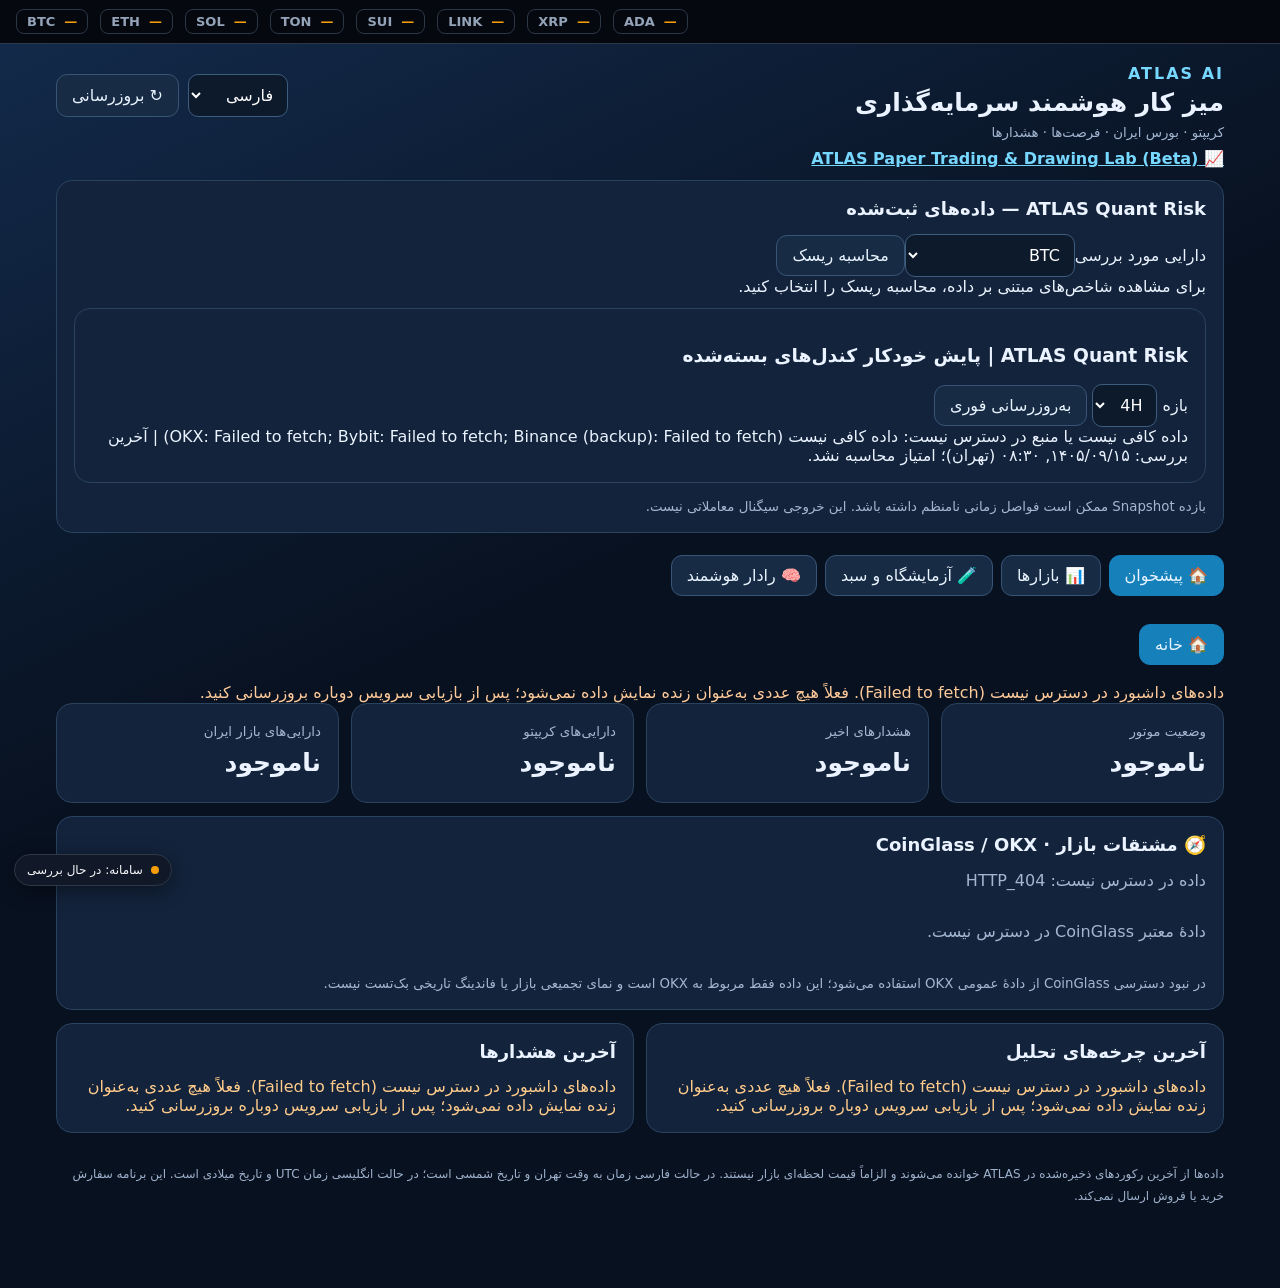
==== commit 98a38d7e: "Refresh cache key for fixed ticker script" ====
--- a/docs/index.html
+++ b/docs/index.html
@@ -476,4 +476,4 @@
 // Initial catalog is visible even before API access; live CoinGecko refresh is optional.
 labLoadCoinCatalog();
 const unifiedPreviousSwitchTab=switchTab;switchTab=function(id){unifiedPreviousSwitchTab(id);if(id==='operations')loadOperations();if(id==='laboratory'){if(!labCoinCatalogLoaded)labLoadCoinCatalog();if(!labCandles.length)labLoad()}};
-</script><script src="./atlas-upgrade.js?v=42541b6e" defer></script><script src="./atlas-coinglass-widget.js?v=3" defer></script><script src="./atlas-quant.js?v=cdeaaa8" defer></script><script src="./atlas-setups.js?v=ebbf4e03" defer></script></body></html>+</script><script src="./atlas-upgrade.js?v=9c3cef83" defer></script><script src="./atlas-coinglass-widget.js?v=3" defer></script><script src="./atlas-quant.js?v=cdeaaa8" defer></script><script src="./atlas-setups.js?v=ebbf4e03" defer></script></body></html>
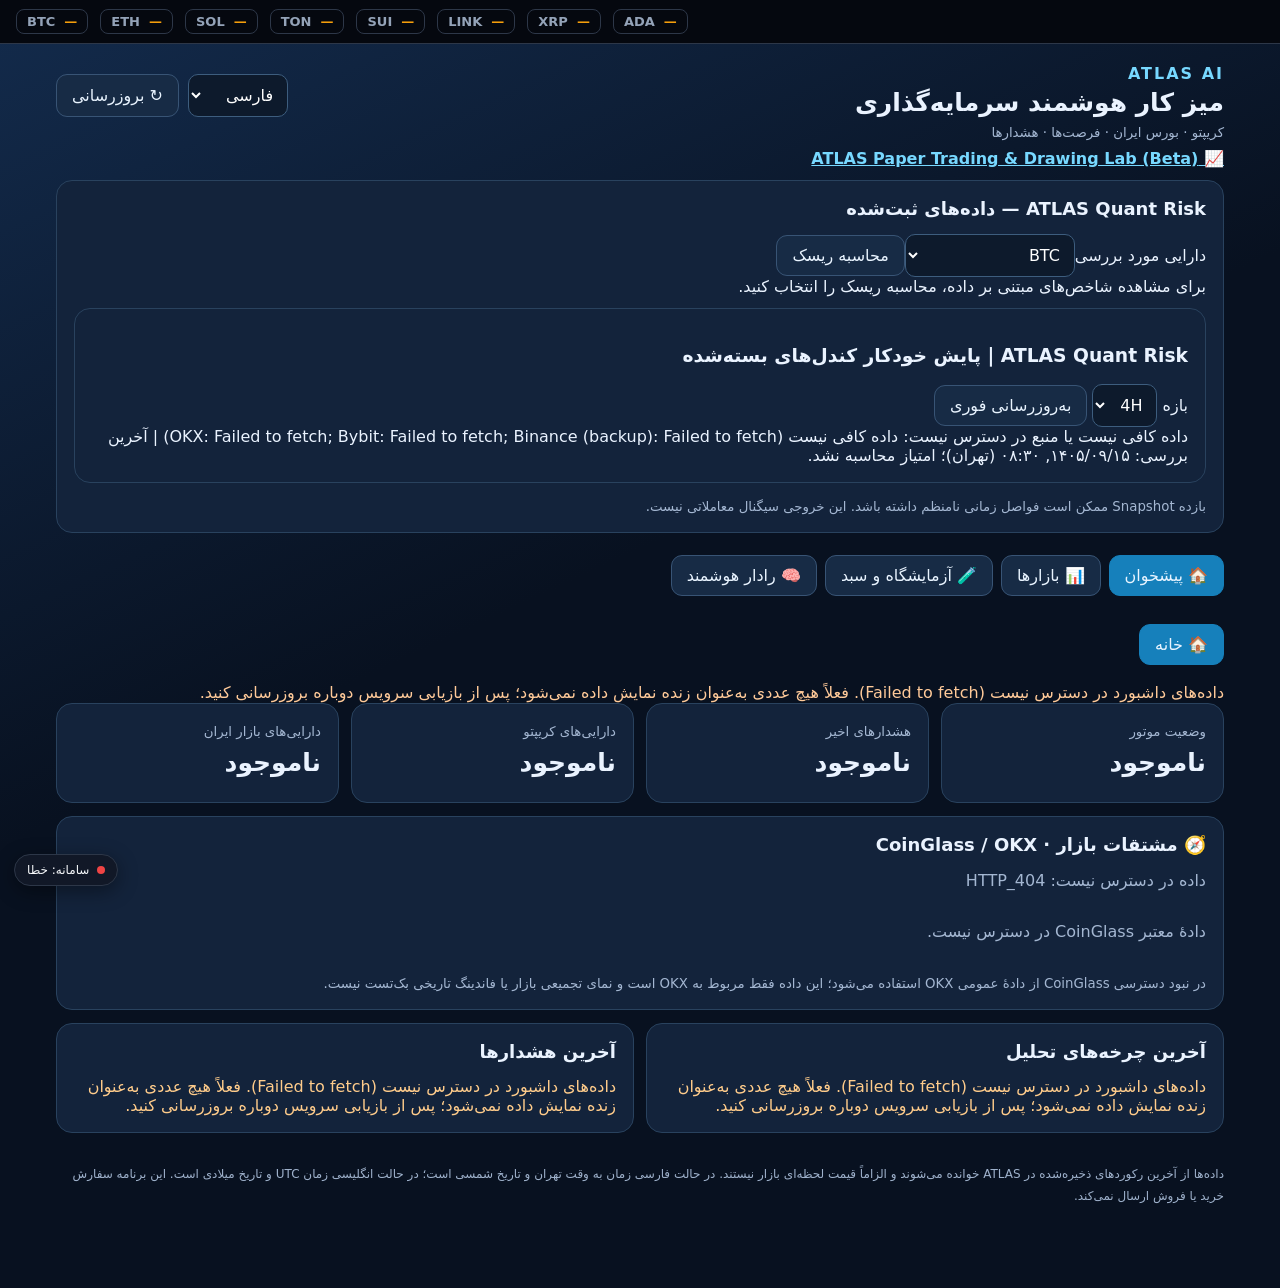
==== commit a60f7a56: "Bust browser cache for websocket reconnect fix" ====
--- a/docs/index.html
+++ b/docs/index.html
@@ -476,4 +476,4 @@
 // Initial catalog is visible even before API access; live CoinGecko refresh is optional.
 labLoadCoinCatalog();
 const unifiedPreviousSwitchTab=switchTab;switchTab=function(id){unifiedPreviousSwitchTab(id);if(id==='operations')loadOperations();if(id==='laboratory'){if(!labCoinCatalogLoaded)labLoadCoinCatalog();if(!labCandles.length)labLoad()}};
-</script><script src="./atlas-upgrade.js?v=9c3cef83" defer></script><script src="./atlas-coinglass-widget.js?v=3" defer></script><script src="./atlas-quant.js?v=cdeaaa8" defer></script><script src="./atlas-setups.js?v=ebbf4e03" defer></script></body></html>+</script><script src="./atlas-upgrade.js?v=3ad2ca02" defer></script><script src="./atlas-coinglass-widget.js?v=3" defer></script><script src="./atlas-quant.js?v=cdeaaa8" defer></script><script src="./atlas-setups.js?v=ebbf4e03" defer></script></body></html>
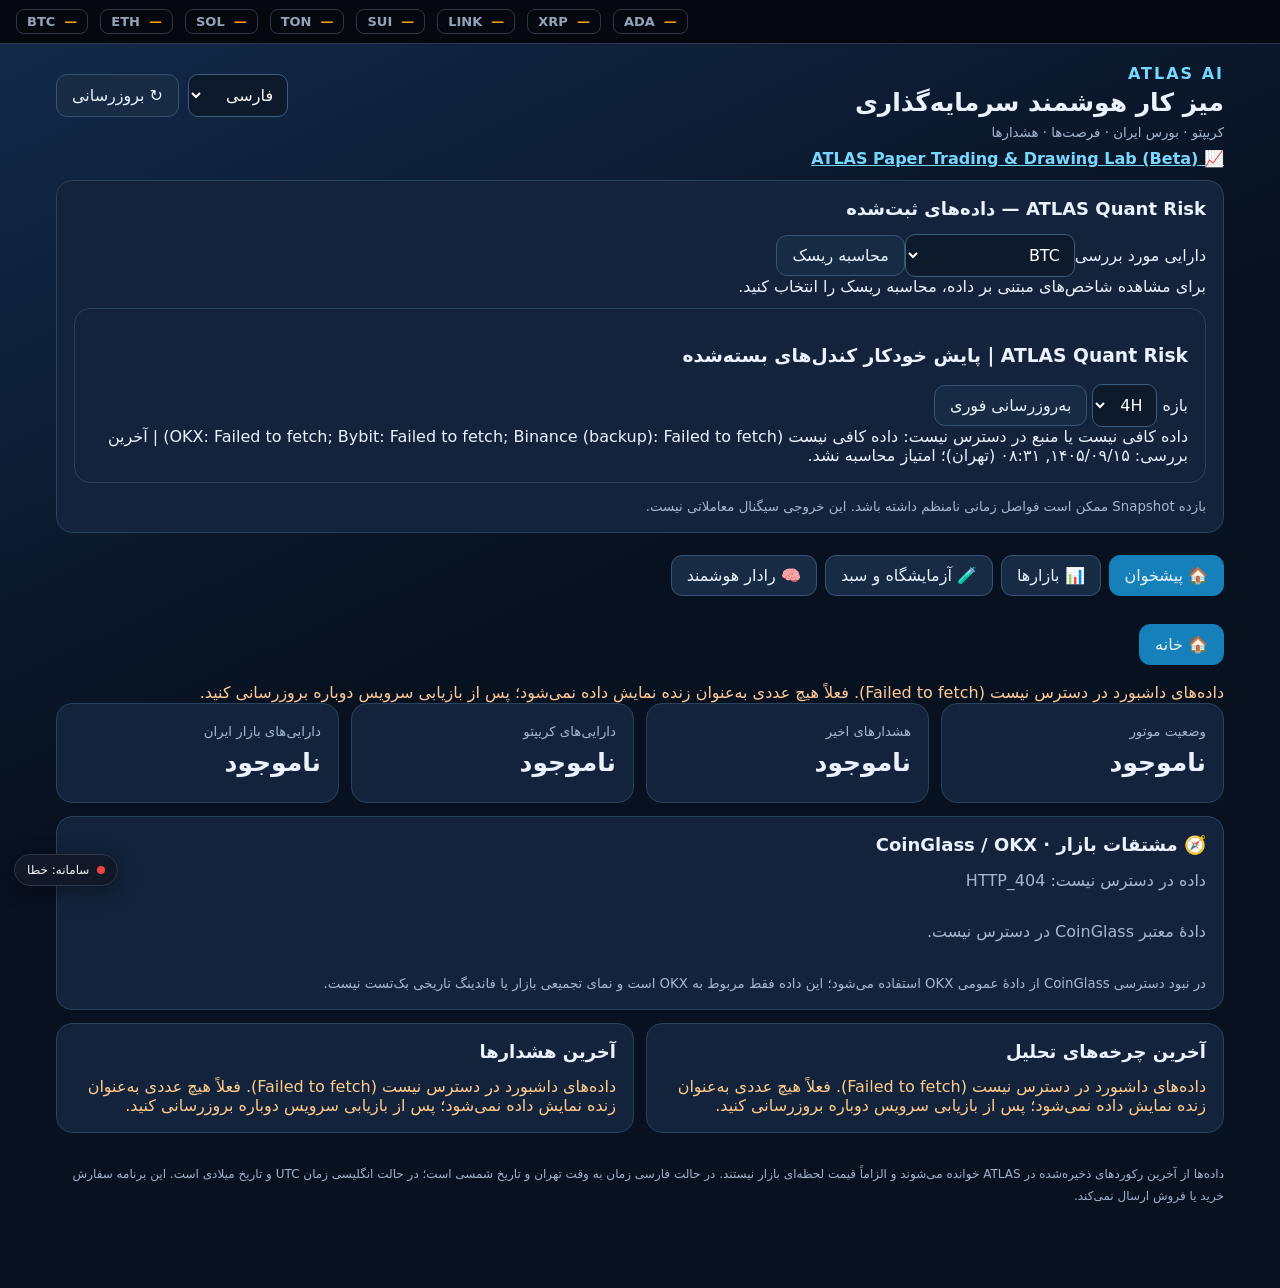
==== commit 0448ba79: "Restore stored metal quotes and serve unit-checked valuations on Desk and root" ====
--- a/docs/index.html
+++ b/docs/index.html
@@ -15,7 +15,7 @@
 <section id="portfolio" hidden><article class="card"><h2>💼 سبد اختصاصی و سود و زیان</h2><div id="loginState">برای نمایش دارایی‌های شخصی، این صفحه را از دکمه «اپلیکیشن ATLAS» داخل بات تلگرام باز کنید.</div><div id="holdings"></div></article><article class="card"><h2>ثبت مبنای خرید</h2><div class="controls"><input id="basisCoin" placeholder="BTC" maxlength="20"><input id="basisPrice" type="number" min="0" step="any" placeholder="قیمت خرید USD"><input id="basisDate" type="date"><button id="saveBasis">ذخیره</button></div></article><article class="card"><h2>ثبت تراکنش در دفتر مستقل</h2><div class="controls"><select id="tradeSide"><option value="BUY">خرید</option><option value="SELL">فروش</option></select><input id="tradeCoin" placeholder="BTC" maxlength="20"><input id="tradeQty" type="number" min="0" step="any" placeholder="مقدار"><input id="tradePrice" type="number" min="0" step="any" placeholder="قیمت واحد USD"><button id="saveTrade">ثبت تراکنش</button></div><small>ثبت معامله به‌صورت اتمیک موجودی را بروزرسانی می‌کند. مبنای دارایی تاریخی محفوظ می‌ماند.</small><div id="trades"></div></article></section>
 <section id="crypto" hidden><article class="card"><h2>📈 تحلیل رمزارزها</h2><div class="controls"><select id="coin"></select><select id="tf"><option value="1h">۱ ساعت</option><option value="4h">۴ ساعت</option><option value="12h">۱۲ ساعت</option><option value="24h">۲۴ ساعت</option><option value="1w">یک هفته</option><option value="1mo">یک ماه</option></select><button class="primary" id="analyze">تحلیل</button></div><div id="analysis"></div></article><article class="card"><h2>آخرین قیمت‌های ذخیره‌شده</h2><div id="cryptolist"></div></article></section>
 <section id="iran" hidden><article class="card"><h2>🇮🇷 بورس و صندوق‌های ایران</h2><div class="controls"><select id="iranSymbol"></select><button class="primary" id="iranAnalyze">بررسی نماد</button></div><div id="iranAnalysis"></div></article><article class="card"><h2>تابلوی ایران</h2><div id="iranlist"></div></article></section>
-<section id="metals" hidden><article class="card"><h2>🥇 طلا، نقره و مس</h2><p class="muted">آخرین قیمت ذخیره‌شده، با زمان ثبت و واحد منبع. قیمت محاسباتی نقره ۹۹۹ نرخ قطعی فروش نیست.</p><div id="metallist"></div></article><article class="card"><h2>تحلیل چندبازه‌ای فلزات</h2><div class="controls"><select id="metalSymbol"></select><select id="metalTf"><option value="1h">۱ ساعت</option><option value="4h">۴ ساعت</option><option value="12h">۱۲ ساعت</option><option value="24h">۲۴ ساعت</option><option value="1w">هفته</option><option value="1mo">ماه</option></select><button id="metalAnalyze">تحلیل</button></div><div id="metalAnalysis"></div></article></section><section id="radar" hidden><article class="card"><h2>🧠 رادار چندبازاری ریسک — حالت آزمایشی</h2><p class="muted">امتیاز ریسک یک شاخص ابتکاری ۰ تا ۱۰۰ است، نه احتمال موفقیت یا دستور معامله.</p><div class="controls"><select id="radarFilter"><option value="all">همه سطوح</option><option value="high">ریسک بالا</option><option value="moderate">ریسک متوسط</option><option value="low">ریسک پایین</option></select><button id="radarRefresh">بروزرسانی رادار</button></div><div id="radarRows"></div></article><article class="card"><h2>📊 ارزیابی واقعی سیگنال‌های گذشته</h2><div id="auditStats"></div><div id="auditRows"></div><p class="muted">نتایج تاریخی تضمین‌کننده بازده آینده نیستند. داده‌های ناکافی جداگانه مشخص می‌شوند.</p></article></section><section id="futures" hidden><article class="card"><h2>📊 بروکر آزمایشی و فیوچرز — Paper Trading</h2><p class="muted">بدون اتصال به صرافی و بدون اجرای معامله واقعی. سطوح تاریخی هستند؛ قبل از تصمیم باید تازگی قیمت بررسی شود.</p><div id="futuresSignals"></div></article><article class="card"><h2>محاسبه معامله و حد سود/ضرر</h2><div class="controls"><select id="fSymbol"></select><select id="fSide"><option>LONG</option><option>SHORT</option></select><input id="fEntry" type="number" step="any" placeholder="Entry"><input id="fSl" type="number" step="any" placeholder="Stop Loss"><input id="fTp1" type="number" step="any" placeholder="Take Profit 1"><input id="fTp2" type="number" step="any" placeholder="Take Profit 2"><input id="fEquity" type="number" value="1000" min="1" placeholder="Equity USDT"><input id="fRisk" type="number" value="1" min="0.1" max="2" step="0.1" placeholder="Risk %"><select id="fLeverage"><option value="1">1x</option><option value="2">2x</option><option value="3">3x</option></select><button id="fCalc">محاسبه</button><button id="fPaper">ثبت معامله آزمایشی</button></div><div id="fResult"></div></article><article class="card"><h2>معاملات آزمایشی من</h2><div id="paperOrders"></div></article></section><section id="us" hidden><article class="card"><h2>🇺🇸 بازار آمریکا</h2><p class="muted">شاخص‌های S&P 500، Nasdaq، Dow Jones، VIX، ETFها و سهام منتخب. نمودارها از TradingView دریافت می‌شوند؛ قیمت‌ها توسط ATLAS تأیید نمی‌شوند.</p><div class="controls"><select id="usGroup"><option value="indices">Indices</option><option value="mega_cap">US Stocks</option><option value="etfs">ETFs & Sectors</option><option value="futures">US Futures</option></select><select id="usSymbol"></select><button id="usChartBtn">نمایش چارت</button></div><div id="usChart" style="min-height:460px"></div><div class="controls"><button id="usNewsBtn">US market news</button><button id="usChartBtn2">US stock chart</button></div><div id="usNewsFeed"></div></article></section>
+<section id="metals" hidden><article class="card"><h2>🥇 طلا، نقره و مس</h2><p class="muted">آخرین قیمت ذخیره‌شده، با زمان ثبت و واحد منبع. قیمت محاسباتی نقره ۹۹۹ نرخ قطعی فروش نیست.</p><div id="metallist"></div><h3>ارزش طلای داخل سکه و حباب بازار</h3><div id="deskParity" aria-live="polite"></div></article><article class="card"><h2>تحلیل چندبازه‌ای فلزات</h2><div class="controls"><select id="metalSymbol"></select><select id="metalTf"><option value="1h">۱ ساعت</option><option value="4h">۴ ساعت</option><option value="12h">۱۲ ساعت</option><option value="24h">۲۴ ساعت</option><option value="1w">هفته</option><option value="1mo">ماه</option></select><button id="metalAnalyze">تحلیل</button></div><div id="metalAnalysis"></div></article></section><section id="radar" hidden><article class="card"><h2>🧠 رادار چندبازاری ریسک — حالت آزمایشی</h2><p class="muted">امتیاز ریسک یک شاخص ابتکاری ۰ تا ۱۰۰ است، نه احتمال موفقیت یا دستور معامله.</p><div class="controls"><select id="radarFilter"><option value="all">همه سطوح</option><option value="high">ریسک بالا</option><option value="moderate">ریسک متوسط</option><option value="low">ریسک پایین</option></select><button id="radarRefresh">بروزرسانی رادار</button></div><div id="radarRows"></div></article><article class="card"><h2>📊 ارزیابی واقعی سیگنال‌های گذشته</h2><div id="auditStats"></div><div id="auditRows"></div><p class="muted">نتایج تاریخی تضمین‌کننده بازده آینده نیستند. داده‌های ناکافی جداگانه مشخص می‌شوند.</p></article></section><section id="futures" hidden><article class="card"><h2>📊 بروکر آزمایشی و فیوچرز — Paper Trading</h2><p class="muted">بدون اتصال به صرافی و بدون اجرای معامله واقعی. سطوح تاریخی هستند؛ قبل از تصمیم باید تازگی قیمت بررسی شود.</p><div id="futuresSignals"></div></article><article class="card"><h2>محاسبه معامله و حد سود/ضرر</h2><div class="controls"><select id="fSymbol"></select><select id="fSide"><option>LONG</option><option>SHORT</option></select><input id="fEntry" type="number" step="any" placeholder="Entry"><input id="fSl" type="number" step="any" placeholder="Stop Loss"><input id="fTp1" type="number" step="any" placeholder="Take Profit 1"><input id="fTp2" type="number" step="any" placeholder="Take Profit 2"><input id="fEquity" type="number" value="1000" min="1" placeholder="Equity USDT"><input id="fRisk" type="number" value="1" min="0.1" max="2" step="0.1" placeholder="Risk %"><select id="fLeverage"><option value="1">1x</option><option value="2">2x</option><option value="3">3x</option></select><button id="fCalc">محاسبه</button><button id="fPaper">ثبت معامله آزمایشی</button></div><div id="fResult"></div></article><article class="card"><h2>معاملات آزمایشی من</h2><div id="paperOrders"></div></article></section><section id="us" hidden><article class="card"><h2>🇺🇸 بازار آمریکا</h2><p class="muted">شاخص‌های S&P 500، Nasdaq، Dow Jones، VIX، ETFها و سهام منتخب. نمودارها از TradingView دریافت می‌شوند؛ قیمت‌ها توسط ATLAS تأیید نمی‌شوند.</p><div class="controls"><select id="usGroup"><option value="indices">Indices</option><option value="mega_cap">US Stocks</option><option value="etfs">ETFs & Sectors</option><option value="futures">US Futures</option></select><select id="usSymbol"></select><button id="usChartBtn">نمایش چارت</button></div><div id="usChart" style="min-height:460px"></div><div class="controls"><button id="usNewsBtn">US market news</button><button id="usChartBtn2">US stock chart</button></div><div id="usNewsFeed"></div></article></section>
 <section id="news" hidden><article class="card"><h2>📰 اخبار مرتبط با بازار کریپتو</h2><p class="muted">تیترهای منبع‌دار، مرتبط با ارز انتخابی. تأثیر واقعی خبر بر قیمت تأیید نشده است.</p><div class="controls"><select id="newsSymbol"><option value="">کل بازار / All crypto</option></select><button id="newsLoad">بروزرسانی اخبار</button></div><div id="newsRows"></div><div id="tvNewsFeed"></div></article></section>
 <section id="charts" hidden><article class="card"><h2>📉 نمودارهای بازار بر اساس نماد</h2><div class="controls"><select id="chartSymbol"></select><select id="chartTf"><option value="60">1H</option><option value="240">4H</option><option value="D">1D</option><option value="W">1W</option></select><button id="chartShow">نمایش TradingView</button></div><div id="tvChart" style="min-height:460px"></div><div class="controls" id="externalCharts"></div><p class="muted">TradingView در همین صفحه باز می‌شود. Crypto Bubbles در وب‌سایت اصلی باز می‌شود. TradingSignals بدون نشانی رسمی تأییدشده، به جستجوی مرتبط هدایت می‌شود؛ از اتصال غیرمعتبر استفاده نشده است.</p></article></section><section id="alerts" hidden><article class="card"><h2>🔔 هشدارهای صعود و ریزش</h2><p class="muted">هشدارهای ثبت‌شده در موتور ATLAS؛ وضعیت SENT به‌تنهایی تحویل به کاربر را اثبات نمی‌کند.</p><div id="allalerts"></div><article class="card"><h2>تنظیم هشدار شخصی</h2><div class="controls"><input id="alertCoin" placeholder="BTC"><input id="risePct" type="number" step="any" min="0" max="100" placeholder="رشد ٪"><input id="fallPct" type="number" step="any" min="0" max="100" placeholder="ریزش ٪"><button id="saveAlert">ذخیره هشدار</button></div><small>ذخیره تنظیم فعال است؛ موتور ارسال خودکار بر اساس تغییر قیمت یک‌ساعته تنظیم شده است؛ زمان‌بندی GitHub Actions ممکن است تأخیر داشته باشد.</small></article><p>برای تنظیم آستانه شخصی در تلگرام: <code>/watch BTC fall 5</code> یا <code>/watch BTC rise 5</code></p><small>هشدارهای شخصی با بررسی دوره‌ای و محدودیت تکرار ارسال می‌شوند؛ تحویل نهایی به تلگرام وابسته است.</small></article></section>
 <section id="reports" hidden><article class="card"><h2>🗓 گزارش‌های زمان‌بندی‌شده</h2><div id="allcycles"></div><h2>جزئیات آخرین گزارش</h2><div class="controls"><select id="reportCycle"><option value="HOURLY">HOURLY</option><option value="DEEP4H">DEEP4H</option><option value="DAILY16">DAILY16</option><option value="NIGHTLY23">NIGHTLY23</option></select><button id="reportLoad">نمایش گزارش</button></div><div id="reportDetails"></div><h2>آخرین تحلیل DEEP4H</h2><div id="deepreports"></div><p class="muted">زمان آخرین اجرای ثبت‌شده نمایش داده می‌شود. برای مشاهده جزئیات موجود، چرخه را از فهرست بالا انتخاب کنید.</p></article></section>
@@ -35,8 +35,25 @@
 $('nav').before(atlasPrimary);$('nav').dataset.atlasGrouped='true';
 tabs.forEach(([id,label])=>{const b=node('button',label);b.dataset.tab=id;b.onclick=()=>switchTab(id);$('nav').append(b)});switchTab('home');
 const coins=['BTC','ETH','SOL','BNB','XRP','DOGE','ADA','TRX','LINK','SUI','AVAX','LTC','DOT','TON','NEAR','TAO','ONDO','ZEC','XMR'];coins.forEach(c=>{const o=node('option',c);o.value=c;$('coin').append(o)});
-function analysis(){const sym=$('coin').value,tf=$('tf').value,r=(state.mtf||[]).find(x=>x.symbol===sym),p=(state.crypto||[]).find(x=>x.symbol===sym);const field={'1h':'h1','4h':'h4','24h':'d1','1w':'w1'}[tf];const trend=field?r?.[field]||'داده موجود نیست':'داده مستقیم این بازه هنوز موجود نیست';$('analysis').replaceChildren(node('div','قیمت ذخیره‌شده: '+num(p?.price)),node('div','روند '+tf+': '+trend),node('div','هم‌سویی چندبازه‌ای: '+(r?.agreement_pct??'—')+'٪'),node('small','زمان ثبت: '+fmt(r?.timestamp||p?.captured_at)))}
+function analysis(){const sym=$('coin').value,tf=$('tf').value,r=(state.mtf||[]).find(x=>x.symbol===sym),p=(state.crypto||[]).find(x=>x.symbol===sym);const field={'1h':'h1','4h':'h4','24h':'d1','1w':'w1'}[tf];const trend=field?r?.[field]||'داده موجود نیست':'داده مستقیم این بازه هنوز موجود نیست';$('analysis').replaceChildren(node('div','قیمت ذخیره‌شده: '+num(p?.price)),node('div','روند '+tf+': '+trend),node('div','هم‌سویی چندبازه‌ای: '+(r&&[r.h1,r.h4,r.d1,r.w1].filter(v=>typeof v==='string'&&/bull|bear|neutral|flat|sideways/i.test(v)).length>=2&&typeof r.agreement_pct==='number'?r.agreement_pct+'٪':'داده کافی نیست')),node('small','زمان ثبت: '+fmt(r?.timestamp||p?.captured_at)))}
 let metalAnalysisRequest=0;
+let parityRequest=0;
+async function loadDeskParity(){
+ const request=++parityRequest, box=$('deskParity'),en=currentLang==='en';
+ try{
+  const res=await fetch(BASE+'/api/iran-relative-value?schema=2',{cache:'no-store',signal:AbortSignal.timeout(15000)});
+  if(!res.ok)throw Error();
+  const data=await res.json();
+  if(!Array.isArray(data.comparisons)||!data.units)throw Error();
+  if(request!==parityRequest)return;
+  box.replaceChildren(...data.comparisons.map(row=>{
+   const val=v=>Number.isFinite(v)?num(v):'—';
+   const market=val(row.market_toman??row.market_toman_per_gram), fair=val(row.fair_toman??row.fair_toman_per_gram);
+   const label=en?row.symbol:row.name_fa;
+   return node('p',label+' · '+(en?'Market ':'بازار ')+market+' · '+(en?'Intrinsic ':'ارزش ذاتی ')+fair+' '+(en?'toman':'تومان')+' · '+(en?'Premium ':'حباب ')+val(row.bubble_pct)+(row.bubble_pct==null?'':'٪')+' · '+(row.captured_at?fmt(row.captured_at):(en?'No market quote':'قیمت بازار ثبت نشده')));
+  }));
+ }catch{if(request===parityRequest)box.textContent=en?'Valuation data unavailable':'داده معتبر برای ارزش‌گذاری در دسترس نیست'}
+}
 async function metalAnalysis(){
  const requestId=++metalAnalysisRequest;
  const sym=$('metalSymbol').value,tf=$('metalTf').value,out=$('metalAnalysis');
@@ -77,10 +94,10 @@
 async function load(){$('notice').textContent='';try{const r=await fetch(BASE+'/api/overview',{cache:'no-store'});if(!r.ok)throw Error('HTTP '+r.status);const d=await r.json();Object.assign(state,d);if(d.status==='DEGRADED')$('notice').textContent=(currentLang==='en'?'Partial data: unavailable sources — ':'دادهٔ ناقص؛ منابع در دسترس نیستند — ')+(Array.isArray(d.unavailable_sources)?d.unavailable_sources.join(', '):'unknown');$('metrics').replaceChildren(...[['وضعیت موتور','فعال'],['تعداد هشدارهای نمایشی',String(d.alerts.length)],['نمادهای کریپتو',String(d.crypto.length)],['نمادهای بورس ایران',String(d.iran.length)]].map(([a,b])=>{const x=node('article','','card');x.append(node('small',a),node('div',b,'metric'));return x}));
 const cf=x=>[x.cycle,fmt(x.completed_at)];renderRows('cycles',d.cycles,cf);renderRows('allcycles',d.cycles,cf);
 const af=x=>[[x.symbol,x.direction,x.timeframe].filter(Boolean).join(' · '),fmt(x.timestamp),String(x.direction).toLowerCase().includes('bull')?'up':''];renderRows('latest',d.alerts.slice(0,6),af);renderRows('allalerts',d.alerts,af);
-renderRows('cryptolist',d.crypto.slice(0,30),x=>[x.symbol,num(x.price)+' USD · '+fmt(x.captured_at)]);renderRows('iranlist',d.iran.slice(0,35),x=>[x.symbol,num(x.price)+' · '+fmt(x.captured_at)]);
+renderRows('cryptolist',d.crypto.slice(0,30),x=>[x.symbol,num(x.price)+' · '+fmt(x.captured_at)]);renderRows('iranlist',d.iran.slice(0,35),x=>[x.symbol,num(x.price)+' · '+fmt(x.captured_at)]);
 const metals=['XAUUSD','XAGUSD','COPPER','SILVER999_FAIR','GOLD18','COIN_EMAMI','USD_IRR','USDT_IRR'];const visible=(d.metals||[]).filter(x=>metals.includes(x.symbol));
-renderRows('metallist',visible,x=>[x.symbol,num(x.price)+' · '+fmt(x.captured_at)]);
-const metalSelect=$('metalSymbol');const previousMetal=metalSelect.value;metalSelect.replaceChildren(...metals.slice(0,6).map(sym=>{const o=node('option',sym);o.value=sym;return o}));if(previousMetal)metalSelect.value=previousMetal;metalAnalysis();
+renderRows('metallist',visible,x=>[x.symbol,num(x.price)+' · '+(x.unit||'واحد تأیید نشده')+' · '+fmt(x.captured_at)]);
+const metalSelect=$('metalSymbol');const previousMetal=metalSelect.value;metalSelect.replaceChildren(...metals.slice(0,6).map(sym=>{const o=node('option',sym);o.value=sym;return o}));if(previousMetal)metalSelect.value=previousMetal;metalAnalysis();loadDeskParity();
 renderRows('deepreports',(d.deep||[]).slice(0,25),x=>[x.symbol+' · '+(x.asset_group||'')+' · '+(x.direction||'—')+' · '+(x.decision_state||'—'),'اطمینان '+num(x.confidence)+' | قیمت '+num(x.price)+' | '+fmt(x.captured_at)]);
 const deskConfirmedStates=new Set(['CONFIRMED','VALIDATED','EXECUTABLE','READY']);const safeOpportunities=(d.opportunities||[]).filter(x=>{const state=String(x.state||x.lifecycle_state||x.status||'').toUpperCase(),side=String(x.direction||'').toUpperCase(),entry=Number(x.entry),sl=Number(x.sl),tp=Number(x.tp1),confidence=Number(x.confidence),age=Date.now()-Date.parse(x.updated_at||x.timestamp||x.created_at||'');return deskConfirmedStates.has(state)&&Number.isFinite(age)&&age>=-300000&&age<=6*3600000&&[entry,sl,tp,confidence].every(Number.isFinite)&&entry>0&&sl>0&&tp>0&&confidence>=55&&(side==='LONG'?sl<entry&&entry<tp:side==='SHORT'?tp<entry&&entry<sl:false)});renderRows('signals',safeOpportunities,x=>[x.symbol+' · '+x.direction+' · '+(x.state||x.lifecycle_state||x.status),'ورود '+num(x.entry)+' | حدضرر '+num(x.sl)+' | هدف '+num(x.tp1)+' | اطمینان '+num(x.confidence)]);
 const sel=$('iranSymbol'),old=sel.value;sel.replaceChildren(...d.iran.filter(x=>x.symbol&&x.price!==null).map(x=>{const o=node('option',x.symbol);o.value=x.symbol;return o}));if(d.iran.some(x=>x.symbol===old))sel.value=old;analysis();iranAnalysis();await privateLoad();translateUI();
@@ -314,10 +331,14 @@
    const a=document.createElement('a');a.href='https://www.tradingview.com/chart/?symbol='+encodeURIComponent('BINANCE:'+String(x.symbol).replace(/USDT$/,'')+'USDT');a.target='_blank';a.rel='noopener noreferrer';a.textContent='TradingView';a.style.cssText='display:inline-block;margin:8px;color:#8dd8ff';
    card.append(title,details,caution,a);panel.append(card);
   }
-  const sel=$('fSymbol');sel.replaceChildren(...futuresSignals.map(x=>{const o=node('option',x.symbol);o.value=x.symbol;return o}));
-  sel.onchange=()=>{const x=futuresSignals.find(x=>x.symbol===sel.value);if(!x)return;
+  const sel=$('fSymbol');
+  const symbols=[...new Set([...futuresSignals,...validated].map(x=>x.symbol).filter(s=>typeof s==='string'&&/^[A-Z0-9]{2,20}$/.test(s)))];
+  sel.replaceChildren(...symbols.map(sym=>{const o=node('option',sym);o.value=sym;return o}));
+  if(!symbols.length){const o=node('option',currentLang==='en'?'No instruments available':'نمادی دریافت نشد');o.value='';sel.append(o)}
+  sel.disabled=!symbols.length;
+  sel.onchange=()=>{const x=futuresSignals.find(x=>x.symbol===sel.value);if(!x){for(const id of ['fEntry','fSl','fTp1','fTp2'])$(id).value='';return;}
    $('fSide').value=x.side;$('fEntry').value=x.entry;$('fSl').value=x.sl;$('fTp1').value=x.tp1;$('fTp2').value=x.tp2??'';};
-  if(futuresSignals.length)sel.onchange();translateUI();
+  sel.onchange();translateUI();
  }catch(e){$('futuresSignals').replaceChildren(node('div',String(e.message),'warn'))}
 }
 function paperData(){return {action:'paper_order',symbol:$('fSymbol').value,side:$('fSide').value,
@@ -438,7 +459,7 @@
   const sym=$('quantRiskSymbol').value;
   const res=await fetch(BASE+'/api/quant-risk?symbol='+encodeURIComponent(sym),{cache:'no-store'});
   if(!res.ok)throw Error('HTTP '+res.status);
-  const d=await res.json(),valid=d.status==='ok';
+  const d=await res.json();if($('quantRiskSymbol').value!==sym)return;const valid=['observed','ok'].includes(d.status)&&d.symbol===sym&&d.return_observations>=30&&[d.var95,d.cvar95,d.max_drawdown].every(v=>typeof v==='number'&&Number.isFinite(v)&&v>=0);
   out.replaceChildren();
   const line=(label,value)=>{const el=document.createElement('p');el.textContent=label+': '+value;out.append(el)};
   const number=v=>Number.isFinite(Number(v))&&v!==null?Number(v).toLocaleString('fa-IR'):'ناموجود';
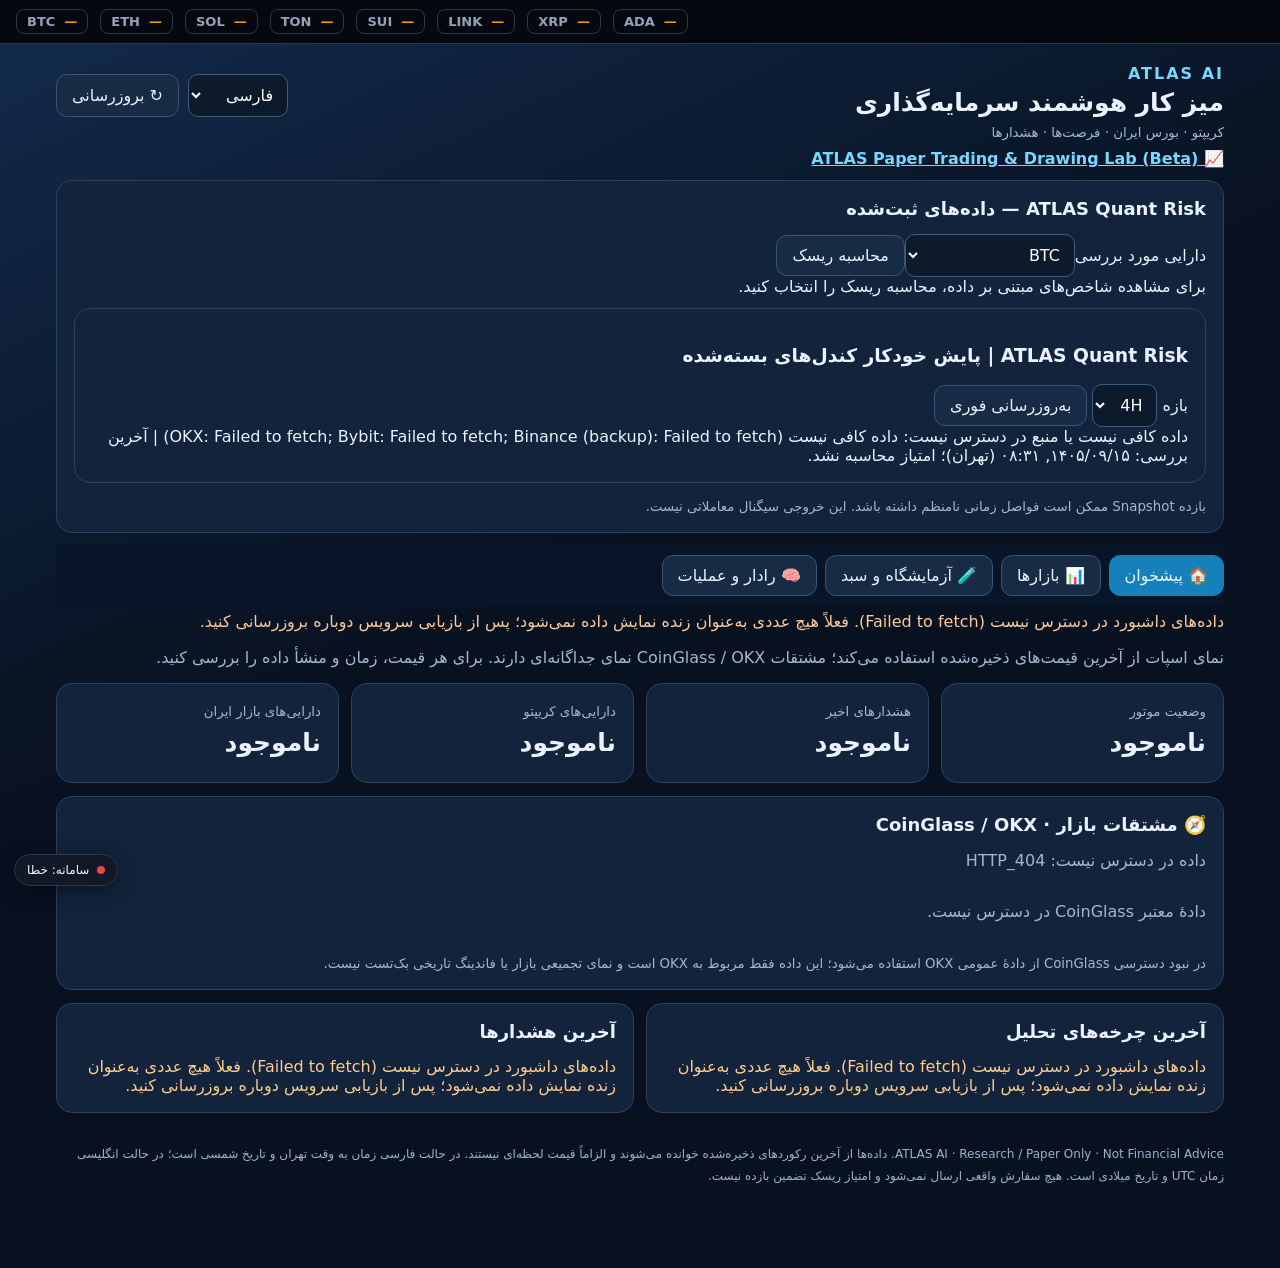
==== commit d65ff169: "fix(desk): remove duplicate home tab, restore ops navigation and compact mobile KPIs" ====
--- a/docs/index.html
+++ b/docs/index.html
@@ -7,9 +7,9 @@
 
 /* Mobile-safe cards and a dark, responsive chart surface. */
 html,body{width:100%;max-width:100%;overflow-x:hidden}main,main>*,section,.card,.grid,.controls{min-width:0}main{width:100%}.card{overflow:hidden}.row>span{min-width:0;overflow-wrap:anywhere}#labStatus{overflow-wrap:anywhere;line-height:1.7}#labChart{display:block;width:100%;max-width:100%;height:420px;min-width:0;overflow:hidden;border-radius:12px;background:#13233b}#labChart canvas{max-width:100%}
-@media(max-width:600px){main{padding:12px 10px calc(84px + env(safe-area-inset-bottom,0px))}header{min-width:0;flex-wrap:wrap}header>div{min-width:0}.card{padding:14px}.grid{grid-template-columns:minmax(0,1fr)}.controls{align-items:stretch}.controls>label{flex:1 1 140px;min-width:0}.controls select,.controls input{max-width:100%;min-width:0}#labChart{height:340px}.metric{font-size:20px}.row{align-items:flex-start;flex-wrap:wrap}.row .tag{max-width:100%;overflow-wrap:anywhere}}
+@media(max-width:600px){main{padding:12px 10px calc(84px + env(safe-area-inset-bottom,0px))}header{min-width:0;flex-wrap:wrap}header>div{min-width:0}.card{padding:14px}.grid{grid-template-columns:minmax(0,1fr)}#metrics{grid-template-columns:repeat(2,minmax(0,1fr));gap:8px}#metrics>.card{padding:11px}.controls{align-items:stretch}.controls>label{flex:1 1 140px;min-width:0}.controls select,.controls input{max-width:100%;min-width:0}#labChart{height:340px}.metric{font-size:20px}.row{align-items:flex-start;flex-wrap:wrap}.row .tag{max-width:100%;overflow-wrap:anywhere}}#nav[hidden]{display:none!important}#atlas-primary-nav{position:sticky;top:0;z-index:25;background:#091528ef;backdrop-filter:blur(12px);margin-bottom:6px}
 </style><link rel="stylesheet" href="./atlas-upgrade.css?v=cdeaaa8"></head><body><main><header><div><strong style="color:#77d8ff;letter-spacing:2px">ATLAS AI</strong><h1>میز کار هوشمند سرمایه‌گذاری</h1><small>کریپتو · بورس ایران · فرصت‌ها · هشدارها</small></div><div class="controls"><select id="language" aria-label="Language"><option value="fa">فارسی</option><option value="en">English</option></select><button id="refresh">↻ بروزرسانی</button></div></header><div style="margin:8px 0"><a href="./trading-lab.html" style="color:#77d8ff;font-weight:700">📈 ATLAS Paper Trading & Drawing Lab (Beta)</a></div><div class="card" style="margin:12px 0"><h2>ATLAS Quant Risk — داده‌های ثبت‌شده</h2><label for="quantRiskSymbol">دارایی مورد بررسی</label><select id="quantRiskSymbol"><option value="BTC">BTC</option><option value="ETH">ETH</option><option value="BNB">BNB</option><option value="XRP">XRP</option><option value="SOL">SOL</option><option value="TRX">TRX</option><option value="DOGE">DOGE</option><option value="ADA">ADA</option><option value="LINK">LINK</option><option value="XLM">XLM</option><option value="SUI">SUI</option><option value="AVAX">AVAX</option><option value="LTC">LTC</option><option value="SHIB">SHIB</option><option value="HBAR">HBAR</option><option value="DOT">DOT</option><option value="BCH">BCH</option><option value="XMR">XMR</option><option value="NEAR">NEAR</option><option value="ONDO">ONDO</option><option value="TAO">TAO</option><option value="ZEC">ZEC</option><option value="TON">TON</option><option value="UNI">UNI</option><option value="AAVE">AAVE</option><option value="ETC">ETC</option><option value="APT">APT</option><option value="ARB">ARB</option><option value="OP">OP</option><option value="FIL">FIL</option><option value="ATOM">ATOM</option><option value="ICP">ICP</option><option value="INJ">INJ</option><option value="POL">POL</option><option value="PEPE">PEPE</option><option value="FET">FET</option><option value="RENDER">RENDER</option><option value="STX">STX</option><option value="TIA">TIA</option><option value="SEI">SEI</option><option value="ALGO">ALGO</option><option value="VET">VET</option><option value="MKR">MKR</option><option value="IMX">IMX</option><option value="GRT">GRT</option><option value="RUNE">RUNE</option><option value="JUP">JUP</option><option value="KAS">KAS</option><option value="CRO">CRO</option><option value="QNT">QNT</option><option value="XDC">XDC</option><option value="XAUUSD">XAUUSD</option><option value="XAGUSD">XAGUSD</option><option value="COPPER">COPPER</option><option value="GOLD18">GOLD18</option><option value="SILVER999_FAIR">SILVER999_FAIR</option><option value="COIN_EMAMI">COIN_EMAMI</option><option value="USD">USD</option><option value="USDT">USDT</option></select><button type="button" id="quantRiskRun">محاسبه ریسک</button><div id="quantRiskOutput" role="status" style="white-space:normal;overflow-wrap:anywhere">برای مشاهده شاخص‌های مبتنی بر داده، محاسبه ریسک را انتخاب کنید.</div><small>بازده Snapshot ممکن است فواصل زمانی نامنظم داشته باشد. این خروجی سیگنال معاملاتی نیست.</small></div><nav id="nav" aria-label="بخش‌های برنامه"></nav><div id="notice" role="alert"></div>
-<section id="home"><div class="grid" id="metrics"></div><article class="card" id="atlas-coinglass-panel"><h2>🧭 مشتقات بازار · CoinGlass / OKX</h2><p id="atlas-coinglass-status" class="muted" role="status">در انتظار داده معتبر…</p><div id="atlas-coinglass-rows"></div><small class="muted">در نبود دسترسی CoinGlass از دادهٔ عمومی OKX استفاده می‌شود؛ این داده فقط مربوط به OKX است و نمای تجمیعی بازار یا فاندینگ تاریخی بک‌تست نیست.</small></article><div class="grid"><article class="card"><h2>آخرین چرخه‌های تحلیل</h2><div id="cycles"></div></article><article class="card"><h2>آخرین هشدارها</h2><div id="latest"></div></article></div></section>
+<section id="home"><p class="muted">نمای اسپات از آخرین قیمت‌های ذخیره‌شده استفاده می‌کند؛ مشتقات CoinGlass / OKX نمای جداگانه‌ای دارند. برای هر قیمت، زمان و منشأ داده را بررسی کنید.</p><div class="grid" id="metrics"></div><article class="card" id="atlas-coinglass-panel"><h2>🧭 مشتقات بازار · CoinGlass / OKX</h2><p id="atlas-coinglass-status" class="muted" role="status">در انتظار داده معتبر…</p><div id="atlas-coinglass-rows"></div><small class="muted">در نبود دسترسی CoinGlass از دادهٔ عمومی OKX استفاده می‌شود؛ این داده فقط مربوط به OKX است و نمای تجمیعی بازار یا فاندینگ تاریخی بک‌تست نیست.</small></article><div class="grid"><article class="card"><h2>آخرین چرخه‌های تحلیل</h2><div id="cycles"></div></article><article class="card"><h2>آخرین هشدارها</h2><div id="latest"></div></article></div></section>
 <section id="operations" hidden><article class="card"><h2>🩺 وضعیت سرویس و اجرای ATLAS</h2><p class="muted">اطلاعات مستقیم از Supabase؛ این نما فقط خواندنی است.</p><button id="opsRefresh" type="button">بروزرسانی وضعیت</button><div class="grid"><div class="card"><h3>وضعیت سرویس</h3><div id="opsService">در حال بررسی…</div></div><div class="card"><h3>تعداد هشدارهای اخیر</h3><div id="opsCount">—</div></div></div><div class="grid"><div class="card"><h3>آخرین چرخه‌ها</h3><div id="opsRuns"></div></div><div class="card"><h3>آخرین هشدارهای ارسال‌شده</h3><div id="opsAlerts"></div></div></div><div id="opsError" role="alert"></div></article></section>
 <section id="laboratory" hidden><article class="card"><h2>🧪 آزمایشگاه نمودار و معاملات کاغذی</h2><p class="muted">معاملات صرفاً شبیه‌سازی هستند؛ هیچ سفارش واقعی ارسال نمی‌شود. نمودارهای بسته‌شده از OKX، Bybit یا Binance و مرجع قیمت CoinGecko.</p><div class="controls"><label>نماد <select id="labSymbol" aria-label="انتخاب ارز آزمایشگاه"><option value="BTCUSDT">BTC / USDT</option><option value="ETHUSDT">ETH / USDT</option><option value="BNBUSDT">BNB / USDT</option><option value="XRPUSDT">XRP / USDT</option><option value="SOLUSDT">SOL / USDT</option><option value="TRXUSDT">TRX / USDT</option><option value="DOGEUSDT">DOGE / USDT</option><option value="ADAUSDT">ADA / USDT</option><option value="LINKUSDT">LINK / USDT</option><option value="XLMUSDT">XLM / USDT</option><option value="SUIUSDT">SUI / USDT</option><option value="AVAXUSDT">AVAX / USDT</option><option value="LTCUSDT">LTC / USDT</option><option value="SHIBUSDT">SHIB / USDT</option><option value="HBARUSDT">HBAR / USDT</option><option value="DOTUSDT">DOT / USDT</option><option value="BCHUSDT">BCH / USDT</option><option value="XMRUSDT">XMR / USDT</option><option value="NEARUSDT">NEAR / USDT</option><option value="ONDOUSDT">ONDO / USDT</option><option value="TAOUSDT">TAO / USDT</option><option value="ZECUSDT">ZEC / USDT</option><option value="TONUSDT">TON / USDT</option><option value="UNIUSDT">UNI / USDT</option><option value="AAVEUSDT">AAVE / USDT</option><option value="ETCUSDT">ETC / USDT</option><option value="APTUSDT">APT / USDT</option><option value="ARBUSDT">ARB / USDT</option><option value="OPUSDT">OP / USDT</option><option value="FILUSDT">FIL / USDT</option><option value="ATOMUSDT">ATOM / USDT</option><option value="ICPUSDT">ICP / USDT</option><option value="INJUSDT">INJ / USDT</option><option value="POLUSDT">POL / USDT</option><option value="PEPEUSDT">PEPE / USDT</option><option value="WIFUSDT">WIF / USDT</option><option value="FETUSDT">FET / USDT</option><option value="RENDERUSDT">RENDER / USDT</option><option value="STXUSDT">STX / USDT</option><option value="TIAUSDT">TIA / USDT</option><option value="SEIUSDT">SEI / USDT</option><option value="ALGOUSDT">ALGO / USDT</option><option value="VETUSDT">VET / USDT</option><option value="MKRUSDT">MKR / USDT</option><option value="IMXUSDT">IMX / USDT</option><option value="GRTUSDT">GRT / USDT</option><option value="RUNEUSDT">RUNE / USDT</option><option value="JUPUSDT">JUP / USDT</option><option value="KASUSDT">KAS / USDT</option><option value="CROUSDT">CRO / USDT</option><option value="LEOUSDT">LEO / USDT</option><option value="OKBUSDT">OKB / USDT</option><option value="XDCUSDT">XDC / USDT</option><option value="QNTUSDT">QNT / USDT</option><option value="FLRUSDT">FLR / USDT</option><option value="SANDUSDT">SAND / USDT</option><option value="MANAUSDT">MANA / USDT</option><option value="THETAUSDT">THETA / USDT</option><option value="GALAUSDT">GALA / USDT</option><option value="EOSUSDT">EOS / USDT</option></select><button id="labUpdateCoins" type="button">به‌روزرسانی ۱۰۰ ارز برتر</button></label><label>دوره <select id="labInterval"><option value="1h">1h</option><option value="4h">4h</option><option value="1d">1d</option></select></label><button id="labLoad" type="button">دریافت نمودار</button></div><div id="labStatus" role="status">در انتظار دریافت داده</div><div id="labChart" style="width:100%;height:420px"></div><div class="controls"><label>جهت <select id="labSide"><option value="BUY">خرید</option><option value="SELL">فروش</option></select></label><label>مقدار <input id="labQty" type="number" min="0.000001" step="any" value="0.01"></label><button id="labPaper" type="button">ثبت معامله آزمایشی</button></div><div id="labJournal"></div></article></section>
 <section id="portfolio" hidden><article class="card"><h2>💼 سبد اختصاصی و سود و زیان</h2><div id="loginState">برای نمایش دارایی‌های شخصی، این صفحه را از دکمه «اپلیکیشن ATLAS» داخل بات تلگرام باز کنید.</div><div id="holdings"></div></article><article class="card"><h2>ثبت مبنای خرید</h2><div class="controls"><input id="basisCoin" placeholder="BTC" maxlength="20"><input id="basisPrice" type="number" min="0" step="any" placeholder="قیمت خرید USD"><input id="basisDate" type="date"><button id="saveBasis">ذخیره</button></div></article><article class="card"><h2>ثبت تراکنش در دفتر مستقل</h2><div class="controls"><select id="tradeSide"><option value="BUY">خرید</option><option value="SELL">فروش</option></select><input id="tradeCoin" placeholder="BTC" maxlength="20"><input id="tradeQty" type="number" min="0" step="any" placeholder="مقدار"><input id="tradePrice" type="number" min="0" step="any" placeholder="قیمت واحد USD"><button id="saveTrade">ثبت تراکنش</button></div><small>ثبت معامله به‌صورت اتمیک موجودی را بروزرسانی می‌کند. مبنای دارایی تاریخی محفوظ می‌ماند.</small><div id="trades"></div></article></section>
@@ -21,14 +21,14 @@
 <section id="reports" hidden><article class="card"><h2>🗓 گزارش‌های زمان‌بندی‌شده</h2><div id="allcycles"></div><h2>جزئیات آخرین گزارش</h2><div class="controls"><select id="reportCycle"><option value="HOURLY">HOURLY</option><option value="DEEP4H">DEEP4H</option><option value="DAILY16">DAILY16</option><option value="NIGHTLY23">NIGHTLY23</option></select><button id="reportLoad">نمایش گزارش</button></div><div id="reportDetails"></div><h2>آخرین تحلیل DEEP4H</h2><div id="deepreports"></div><p class="muted">زمان آخرین اجرای ثبت‌شده نمایش داده می‌شود. برای مشاهده جزئیات موجود، چرخه را از فهرست بالا انتخاب کنید.</p></article></section>
 <section id="opportunities" hidden><article class="card"><h2>🎯 فرصت‌های ورود و خروج</h2><div id="signals"></div><small>این داده‌ها سیگنال‌های ذخیره‌شده هستند و توصیه قطعی سرمایه‌گذاری محسوب نمی‌شوند.</small></article></section>
 
-<footer>داده‌ها از آخرین رکوردهای ذخیره‌شده در ATLAS خوانده می‌شوند و الزاماً قیمت لحظه‌ای بازار نیستند. در حالت فارسی زمان به وقت تهران و تاریخ شمسی است؛ در حالت انگلیسی زمان UTC و تاریخ میلادی است. این برنامه سفارش خرید یا فروش ارسال نمی‌کند.</footer></main><script>
+<footer role="note">ATLAS AI · Research / Paper Only · Not Financial Advice. داده‌ها از آخرین رکوردهای ذخیره‌شده خوانده می‌شوند و الزاماً قیمت لحظه‌ای نیستند. در حالت فارسی زمان به وقت تهران و تاریخ شمسی است؛ در حالت انگلیسی زمان UTC و تاریخ میلادی است. هیچ سفارش واقعی ارسال نمی‌شود و امتیاز ریسک تضمین بازده نیست.</footer></main><script>
 const BASE='https://onnyytvtfcvlzkagijzz.supabase.co/functions/v1/atlas-web',tabs=[['home','🏠 خانه'],['operations','🩺 وضعیت سامانه'],['laboratory','🧪 آزمایشگاه'],['portfolio','💼 دارایی‌ها'],['crypto','📈 کریپتو'],['iran','🇮🇷 بورس ایران'],['metals','🥇 فلزات'],['radar','🧠 رادار ریسک'],['futures','📊 بروکر و فیوچرز'],['us','🇺🇸 بازار آمریکا'],['news','📰 اخبار کریپتو'],['charts','📉 چارت‌ها'],['alerts','🔔 هشدارها'],['reports','🗓 گزارش‌ها'],['opportunities','🎯 فرصت‌ها']];
 const $=id=>document.getElementById(id),state={};const fmt=x=>{if(!x)return currentLang==='en'?'Unavailable':'ناموجود';const d=new Date(x);if(Number.isNaN(d.getTime()))return currentLang==='en'?'Invalid date':'تاریخ نامعتبر';return currentLang==='en'?new Intl.DateTimeFormat('en-GB',{timeZone:'UTC',year:'numeric',month:'2-digit',day:'2-digit',hour:'2-digit',minute:'2-digit',second:'2-digit',hour12:false}).format(d)+' UTC':new Intl.DateTimeFormat('fa-IR-u-ca-persian',{timeZone:'Asia/Tehran',year:'numeric',month:'2-digit',day:'2-digit',hour:'2-digit',minute:'2-digit',second:'2-digit',hour12:false}).format(d)+' تهران'};const num=x=>Number.isFinite(Number(x))&&x!==null?Number(x).toLocaleString('en-US',{maximumFractionDigits:7}):'—';
 function node(tag,txt,cls){const n=document.createElement(tag);n.textContent=txt;if(cls)n.className=cls;return n}
 function renderRows(id,items,fn){const el=$(id);el.replaceChildren(...(items.length?items.map(x=>{const d=node('div','','row');const [a,b,c]=fn(x);d.append(node('span',a),node('span',b,'tag '+(c||'')));return d}):[node('div','داده‌ای برای نمایش موجود نیست','empty')]))}
-const atlasGroups=[['home','🏠 پیشخوان',['home']],['markets','📊 بازارها',['crypto','iran','metals','us','news','charts']],['lab','🧪 آزمایشگاه و سبد',['laboratory','portfolio','futures']],['ai','🧠 رادار هوشمند',['radar','alerts','reports','opportunities']]];
+const atlasGroups=[['home','🏠 پیشخوان',['home']],['markets','📊 بازارها',['crypto','iran','metals','us','news','charts']],['lab','🧪 آزمایشگاه و سبد',['laboratory','portfolio','futures']],['ai','🧠 رادار و عملیات',['radar','alerts','reports','opportunities','operations']]];
 const atlasGroupOf=id=>atlasGroups.find(([, ,ids])=>ids.includes(id))?.[0]||'home';
-function atlasSelectGroup(group){document.querySelectorAll('#atlas-primary-nav button').forEach(b=>{const active=b.dataset.group===group;b.classList.toggle('active',active);b.setAttribute('aria-selected',String(active))});document.querySelectorAll('#nav button').forEach(b=>{b.hidden=b.dataset.tab==='operations'||atlasGroupOf(b.dataset.tab)!==group});}
+function atlasSelectGroup(group){document.querySelectorAll('#atlas-primary-nav button').forEach(b=>{const active=b.dataset.group===group;b.classList.toggle('active',active);b.setAttribute('aria-current',active?'page':'false')});let visible=0;document.querySelectorAll('#nav button').forEach(b=>{b.hidden=atlasGroupOf(b.dataset.tab)!==group;if(!b.hidden)visible++});$('nav').hidden=visible<=1;}
 function switchTab(id){tabs.forEach(([k])=>{$(k).hidden=k!==id});document.querySelectorAll('#nav button').forEach(b=>b.classList.toggle('active',b.dataset.tab===id));atlasSelectGroup(atlasGroupOf(id));}
 const atlasPrimary=document.createElement('nav');atlasPrimary.id='atlas-primary-nav';atlasPrimary.setAttribute('aria-label','منوی اصلی ATLAS');atlasPrimary.style.cssText='display:flex;gap:8px;overflow-x:auto;padding:10px 0';
 for(const [group,label,ids] of atlasGroups){const b=node('button',label);b.dataset.group=group;b.setAttribute('aria-selected','false');b.onclick=()=>switchTab(ids[0]);atlasPrimary.append(b)}
